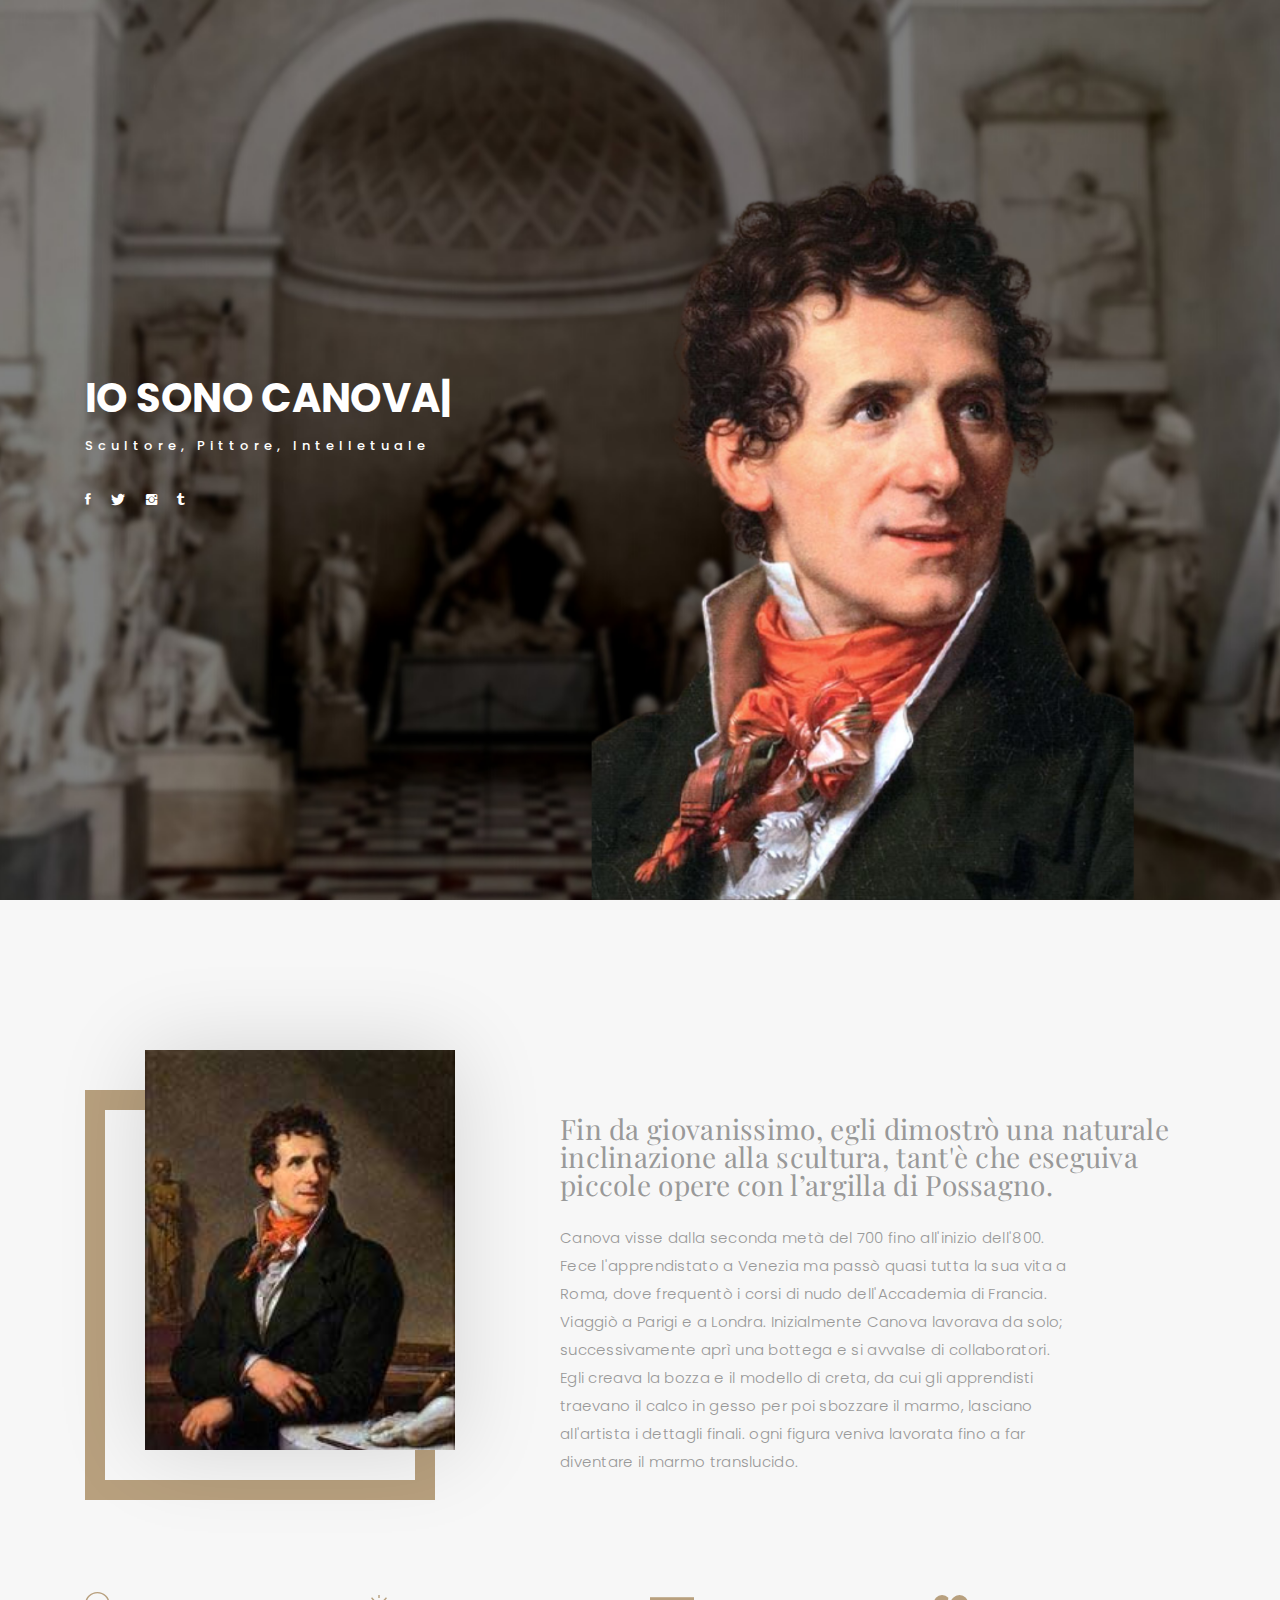
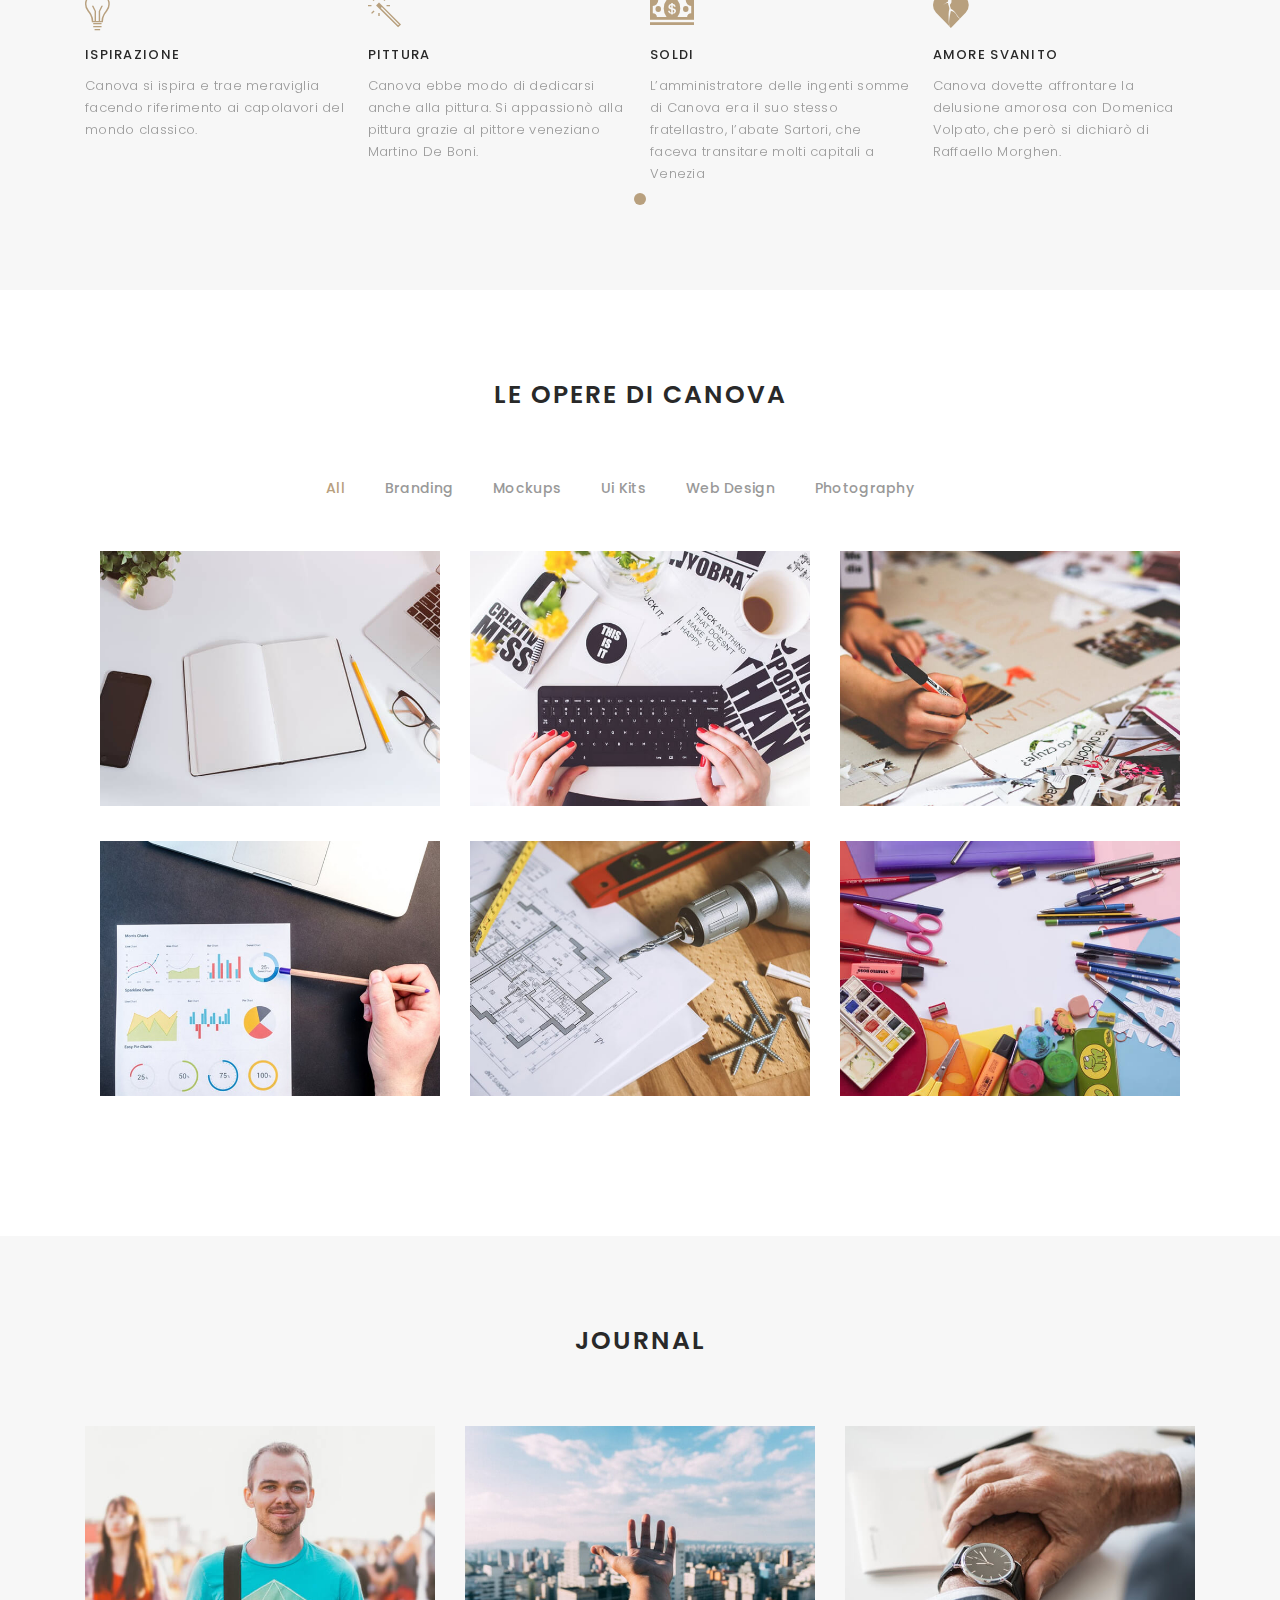
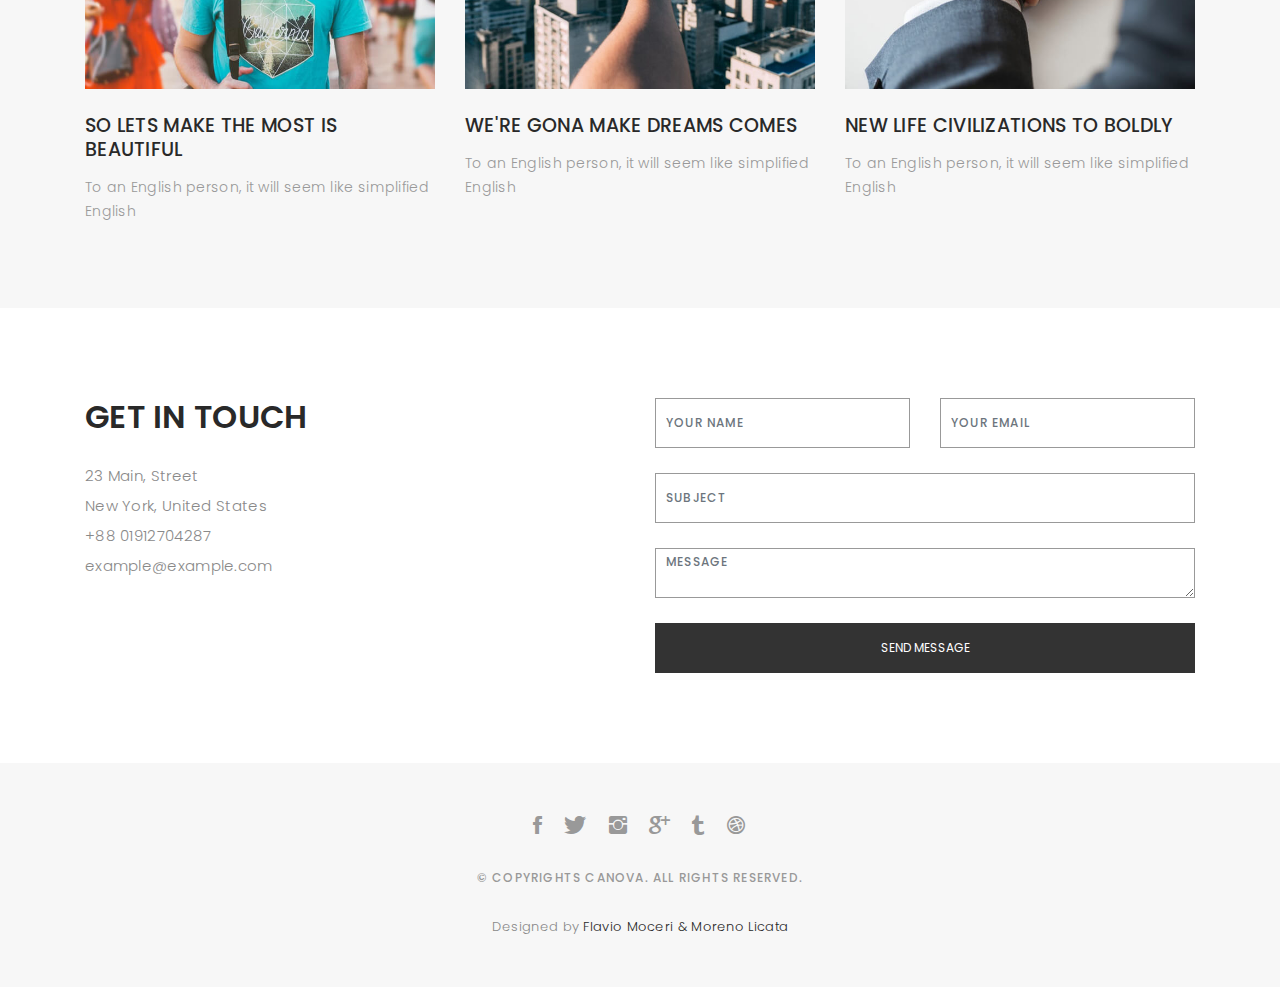
==== index.html @ 3c33595e "Prime modifiche al sito" ====
<!DOCTYPE html>
<html lang="en">

<head>
  <!-- meta -->
  <meta charset="utf-8">
  <meta content="width=device-width, initial-scale=1.0" name="viewport">

  <title>Canova - L'ARTE DI OSARE</title>
  <meta content="" name="keywords">
  <meta content="" name="description">

  <!-- Google Fonts -->
  <link href="https://fonts.googleapis.com/css?family=Poppins:300,300i,400,400i,500,500i,600,600i,700,700i|Playfair+Display:400,400i,700,700i,900,900i" rel="stylesheet">

  <!-- Bootstrap CSS File -->
  <link href="lib/bootstrap/css/bootstrap.min.css" rel="stylesheet">

  <!-- Libraries CSS Files -->
  <link href="lib/ionicons/css/ionicons.min.css" rel="stylesheet">
  <link href="lib/owlcarousel/assets/owl.carousel.min.css" rel="stylesheet">
  <link href="lib/magnific-popup/magnific-popup.css" rel="stylesheet">
  <link href="lib/hover/hover.min.css" rel="stylesheet">

  <!-- Main Stylesheet File -->
  <link href="css/style.css" rel="stylesheet">

  <!-- Responsive css -->
  <link href="css/responsive.css" rel="stylesheet">

  <!-- Favicon -->
  <link rel="shortcut icon" href="images/favicon.png">

  <!-- =======================================================
    Theme Name: Folio
    Theme URL: https://bootstrapmade.com/folio-bootstrap-portfolio-template/
    Author: BootstrapMade.com
    Author URL: https://bootstrapmade.com
  ======================================================= -->
</head>

<body>

  <!-- start section navbar -->
  <nav id="main-nav">
    <div class="row">
      <div class="container">

        <div class="logo">
          <a href="index.html"><img src="images/logo.png" alt="logo"></a>
        </div>

        <div class="responsive"><i data-icon="m" class="ion-navicon-round"></i></div>

        <ul class="nav-menu list-unstyled">
          <li><a href="#header" class="smoothScroll">Home</a></li>
          <li><a href="#about" class="smoothScroll">About</a></li>
          <li><a href="#portfolio" class="smoothScroll">Portfolio</a></li>
          <li><a href="#journal" class="smoothScroll">Blog</a></li>
          <li><a href="#contact" class="smoothScroll">Contact</a></li>
        </ul>

      </div>
    </div>
  </nav>
  <!-- End section navbar -->


  <!-- start section header -->
  <div id="header" class="home">

    <div class="container">
      <div class="header-content">
        <h1>Io sono <span class="typed"></span></h1>
        <p>scultore, pittore, intelletuale</p>

        <ul class="list-unstyled list-social">
          <li><a target="_blank" href="https://it-it.facebook.com/antonio.canova.10297"><i class="ion-social-facebook"></i></a></li>
          <li><a target="_blank" href="https://twitter.com/MuseoCanova?ref_src=twsrc%5Egoogle%7Ctwcamp%5Eserp%7Ctwgr%5Eauthor"><i class="ion-social-twitter"></i></a></li>
          <li><a target="_blank" href="https://www.instagram.com/antoniocanovaofficial/?hl=it"><i class="ion-social-instagram"></i></a></li>
          <li><a target="_blank" href="https://www.tumblr.com/tagged/antonio%20canova"><i class="ion-social-tumblr"></i></a></li>
        </ul>
      </div>
    </div>
  </div>
  <!-- End section header -->


  <!-- start section about us -->
  <div id="about" class="paddsection">
    <div class="container">
      <div class="row justify-content-between">

        <div class="col-lg-4 ">
          <div class="div-img-bg">
            <div class="about-img">
              <img src="images/me.jpg" class="img-responsive" alt="me">
            </div>
          </div>
        </div>

        <div class="col-lg-7">
          <div class="about-descr">

            <p class="p-heading">Fin da giovanissimo, egli dimostrò una naturale inclinazione alla scultura, tant'è che eseguiva piccole opere con l’argilla di Possagno.</p>
            <p class="separator">Canova visse dalla seconda metà del 700 fino all'inizio dell'800.
              Fece l'apprendistato a Venezia ma passò quasi tutta la sua vita a Roma, dove frequentò i corsi di nudo dell'Accademia di Francia.
              Viaggiò a Parigi e a Londra. Inizialmente Canova lavorava da solo; successivamente aprì una bottega e si avvalse di collaboratori.

              Egli creava la bozza e il modello di creta, da cui gli apprendisti traevano il calco in gesso per poi sbozzare il marmo, lasciano all'artista i dettagli finali. ogni figura veniva lavorata fino a far diventare il marmo translucido.</p>

          </div>

        </div>
      </div>
    </div>
  </div>
  <!-- end section about us -->


  <!-- start section services -->
  <div id="services">
    <div class="container">

        <div class="services-carousel owl-theme">

          <div class="services-block">

            <i  class="ion-ios-lightbulb-outline"></i>
            <span>ISPIRAZIONE</span>
            <p class="separator"> Canova si ispira e trae meraviglia facendo riferimento ai capolavori del mondo classico.</p>

          </div>

          <div class="services-block">

            <i class="ion-ios-color-wand-outline"></i>
            <span>PITTURA</span>
            <p class="separator">Canova ebbe modo di dedicarsi anche alla pittura. Si appassionò alla pittura grazie al pittore veneziano Martino De Boni.  </p>

          </div>

          <div class="services-block">

            <i  class="ion-cash"></i>
            <span>SOLDI</span>
            <p class="separator">L’amministratore delle ingenti somme di Canova era il suo stesso fratellastro, l’abate Sartori, che  faceva transitare molti  capitali a Venezia</p>

          </div>

          <div class="services-block">

            <i class="ion-heart-broken"></i>
            <span>AMORE SVANITO</span>
            <p class="separator">Canova dovette affrontare la delusione amorosa con Domenica Volpato, che però si dichiarò di Raffaello Morghen.</p>

          </div>

          

        </div>

    </div>

  </div>
  <!-- end section services -->


  <!-- start section portfolio -->
  <div id="portfolio" class="text-center paddsection">

    <div class="container">
      <div class="section-title text-center">
        <h2>LE OPERE DI CANOVA</h2>
      </div>
    </div>

    <div class="container">
      <div class="row">
        <div class="col-md-12">

          <div class="portfolio-list">

            <ul class="nav list-unstyled" id="portfolio-flters">
              <li class="filter filter-active" data-filter=".all">all</li>
              <li class="filter" data-filter=".branding">branding</li>
              <li class="filter" data-filter=".mockups">mockups</li>
              <li class="filter" data-filter=".uikits">ui kits</li>
              <li class="filter" data-filter=".webdesign">web design</li>
              <li class="filter" data-filter=".photography">photography</li>
            </ul>

          </div>

          <div class="portfolio-container">

            <div class="col-lg-4 col-md-6 portfolio-thumbnail all branding uikits webdesign">
              <a class="popup-img" href="images/portfolio/1.jpg">
                <img src="images/portfolio/1.jpg" alt="img">
              </a>
            </div>

            <div class="col-lg-4 col-md-6 portfolio-thumbnail all mockups uikits photography">
              <a class="popup-img" href="images/portfolio/2.jpg">
                <img src="images/portfolio/2.jpg"  alt="img">
              </a>
            </div>

            <div class="col-lg-4 col-md-6 portfolio-thumbnail all branding webdesig photographyn">
              <a class="popup-img" href="images/portfolio/3.jpg">
                <img src="images/portfolio/3.jpg" alt="img">
              </a>
            </div>

            <div class="col-lg-4 col-md-6 portfolio-thumbnail all mockups webdesign photography">
              <a class="popup-img" href="images/portfolio/4.jpg">
                <img src="images/portfolio/4.jpg" alt="img">
              </a>
            </div>

            <div class="col-lg-4 col-md-6 portfolio-thumbnail all branding uikits photography">
              <a class="popup-img" href="images/portfolio/5.jpg">
                <img src="images/portfolio/5.jpg" alt="img">
              </a>
            </div>

            <div class="col-lg-4 col-md-6 portfolio-thumbnail all mockups uikits webdesign">
              <a class="popup-img" href="images/portfolio/6.jpg">
                <img src="images/portfolio/6.jpg" alt="img">
              </a>
            </div>

          </div>
        </div>
      </div>
    </div>

  </div>
  <!-- End section portfolio -->


  <!-- start section journal -->
  <div id="journal" class="text-left paddsection">

    <div class="container">
      <div class="section-title text-center">
        <h2>journal</h2>
      </div>
    </div>

    <div class="container">
      <div class="journal-block">
        <div class="row">

          <div class="col-lg-4 col-md-6">
            <div class="journal-info">

              <a href="blog-single.html"><img src="images/blog-post-1.jpg" class="img-responsive" alt="img"></a>

              <div class="journal-txt">

                <h4><a href="blog-single.html">SO LETS MAKE THE MOST IS BEAUTIFUL</a></h4>
                <p class="separator">To an English person, it will seem like simplified English
                </p>

              </div>

            </div>
          </div>

          <div class="col-lg-4 col-md-6">
            <div class="journal-info">

              <a href="blog-single.html"><img src="images/blog-post-2.jpg" class="img-responsive" alt="img"></a>

              <div class="journal-txt">

                <h4><a href="#blog-single.html">WE'RE GONA MAKE DREAMS COMES</a></h4>
                <p class="separator">To an English person, it will seem like simplified English
                </p>

              </div>

            </div>
          </div>

          <div class="col-lg-4 col-md-6">
            <div class="journal-info">

              <a href="blog-single.html"><img src="images/blog-post-3.jpg" class="img-responsive" alt="img"></a>

              <div class="journal-txt">

                <h4><a href="blog-single.html">NEW LIFE CIVILIZATIONS TO BOLDLY</a></h4>
                <p class="separator">To an English person, it will seem like simplified English
                </p>

              </div>

            </div>
          </div>

        </div>
      </div>
    </div>

  </div>
  <!-- End section journal -->


  <!-- start sectoion contact -->
  <div id="contact" class="paddsection">
    <div class="container">
      <div class="contact-block1">
        <div class="row">

          <div class="col-lg-6">
            <div class="contact-contact">

              <h2 class="mb-30">GET IN TOUCH</h2>

              <ul class="contact-details">
                <li><span>23 Main, Street</span></li>
                <li><span>New York, United States</span></li>
                <li><span>+88 01912704287</span></li>
                <li><span>example@example.com</span></li>
              </ul>

            </div>
          </div>

          <div class="col-lg-6">
            <form action="" method="post" role="form" class="contactForm">
              <div class="row">

                <div id="sendmessage">Your message has been sent. Thank you!</div>
                <div id="errormessage"></div>

                <div class="col-lg-6">
                  <div class="form-group contact-block1">
                    <input type="text" name="name" class="form-control" id="name" placeholder="Your Name" data-rule="minlen:4" data-msg="Please enter at least 4 chars" />
                    <div class="validation"></div>
                  </div>
                </div>

                <div class="col-lg-6">
                  <div class="form-group">
                    <input type="email" class="form-control" name="email" id="email" placeholder="Your Email" data-rule="email" data-msg="Please enter a valid email" />
                    <div class="validation"></div>
                  </div>
                </div>

                <div class="col-lg-12">
                  <div class="form-group">
                    <input type="text" class="form-control" name="subject" id="subject" placeholder="Subject" data-rule="minlen:4" data-msg="Please enter at least 8 chars of subject" />
                    <div class="validation"></div>
                  </div>
                </div>

                <div class="col-lg-12">
                  <div class="form-group">
                    <textarea class="form-control" name="message" rows="12" data-rule="required" data-msg="Please write something for us" placeholder="Message"></textarea>
                    <div class="validation"></div>
                  </div>
                </div>

                <div class="col-lg-12">
                  <input type="submit" class="btn btn-defeault btn-send" value="Send message">
                </div>

              </div>
            </form>
          </div>
        </div>
      </div>
    </div>
  </div>
  <!-- start sectoion contact -->


  <!-- start section footer -->
  <div id="footer" class="text-center">
    <div class="container">
      <div class="socials-media text-center">

        <ul class="list-unstyled">
          <li><a href="#"><i class="ion-social-facebook"></i></a></li>
          <li><a href="#"><i class="ion-social-twitter"></i></a></li>
          <li><a href="#"><i class="ion-social-instagram"></i></a></li>
          <li><a href="#"><i class="ion-social-googleplus"></i></a></li>
          <li><a href="#"><i class="ion-social-tumblr"></i></a></li>
          <li><a href="#"><i class="ion-social-dribbble"></i></a></li>
        </ul>

      </div>

      <p>&copy; Copyrights Canova. All rights reserved.</p>

      <div class="credits">
        <!--
          All the links in the footer should remain intact.
          You can delete the links only if you purchased the pro version.
          Licensing information: https://bootstrapmade.com/license/
          Purchase the pro version with working PHP/AJAX contact form: https://bootstrapmade.com/buy/?theme=Folio
        -->
        Designed by <a href="https://bootstrapmade.com/">Flavio Moceri & Moreno Licata</a>
      </div>

    </div>
  </div>
  <!-- End section footer -->

  <!-- JavaScript Libraries -->
  <script src="lib/jquery/jquery.min.js"></script>
  <script src="lib/jquery/jquery-migrate.min.js"></script>
  <script src="lib/bootstrap/js/bootstrap.bundle.min.js"></script>
  <script src="lib/typed/typed.js"></script>
  <script src="lib/owlcarousel/owl.carousel.min.js"></script>
  <script src="lib/magnific-popup/magnific-popup.min.js"></script>
  <script src="lib/isotope/isotope.pkgd.min.js"></script>

  <!-- Contact Form JavaScript File -->
  <script src="contactform/contactform.js"></script>

  <!-- Template Main Javascript File -->
  <script src="js/main.js"></script>

</body>

</html>
---- css/style.css ----
/*
  Theme Name: Folio
  Theme URL: https://bootstrapmade.com/folio-bootstrap-portfolio-template/
  Author: BootstrapMade.com
  Author URL: https://bootstrapmade.com
*/

/*  General Styling
/*-----------------------------------------------------------------------------------*/

body {
  background: #ffffff;
  color: #898989;
  font-family: 'Poppins', helvetica;
  font-size: 15px;
  font-weight: 300;
  line-height: 20px;
  letter-spacing: 0.02em;
  overflow-x: hidden;
  margin: 0 auto;
  padding: 0;
  -moz-box-sizing: border-box;
  -ms-box-sizing: border-box;
  -o-box-sizing: border-box;
  -webkit-box-sizing: border-box;
  box-sizing: border-box;
}

h1, h2, h3, h4, h5, h6 {
  margin: 0;
}

h2 {
  color: #292929;
  font-weight: 600;
}

h4 {
  color: #292929;
  font-size: 14px;
  font-weight: 600;
}

a {
  color: #292929;
  text-decoration: none !important;
  -moz-transition: all 0.5s ease-in-out 0s;
  -ms-transition: all 0.5s ease-in-out 0s;
  -o-transition: all 0.5s ease-in-out 0s;
  -webkit-transition: all 0.5s ease-in-out 0s;
  transition: all 0.5s ease-in-out 0s;
}

a:hover {
  -moz-transition: all 0.5s ease-in-out 0s;
  -ms-transition: all 0.5s ease-in-out 0s;
  -o-transition: all 0.5s ease-in-out 0s;
  -webkit-transition: all 0.5s ease-in-out 0s;
  transition: all 0.5s ease-in-out 0s;
}

a:hover, a:focus {
  color: #b8a07e;
  text-decoration: underline;
}

nav ul li a {
  padding: 2px 0 0 0;
  position: relative;
  display: block;
  font-size: 12px;
  color: #999999;
  letter-spacing: 0.1em;
  font-weight: 500;
  line-height: 14px;
  text-transform: uppercase;
  -moz-transition: all 0.5s ease-in-out 0s;
  -ms-transition: all 0.5s ease-in-out 0s;
  -o-transition: all 0.5s ease-in-out 0s;
  -webkit-transition: all 0.5s ease-in-out 0s;
  transition: all 0.5s ease-in-out 0s;
}

p {
  margin: 25px 0;
  padding: 0;
  font-size: 15px;
  color: #999999;
  line-height: 28px;
}

::-moz-selection {
  background: #b8a07e;
  color: #fff;
}

::selection {
  background: #b8a07e;
  color: #fff;
}

.btn {
  background: #333;
  border: medium none;
  border-radius: 0;
  color: #fff;
  font-size: 12px;
  height: 50px;
  line-height: 50px;
  padding: 0 30px;
  text-transform: uppercase;
}

.btn:hover, .btn:focus {
  color: #fff;
}

.padDiv {
  padding: 30px 20px;
}

.section-title {
  margin-bottom: 70px;
}

.section-title h2 {
  font-size: 25px;
  letter-spacing: 2px;
  text-transform: uppercase;
}

.form-control {
  background-color: transparent;
  border: 1px solid #999;
  border-radius: 0;
  color: #999999;
  font-size: 12px;
  font-weight: 500;
  height: 50px;
  letter-spacing: 0.1em;
  padding-left: 10px;
  margin: 0 0 25px 0;
  line-height: 14px;
  text-transform: uppercase;
}

.form-control:focus {
  box-shadow: none;
  outline: 0 none;
}

.paddsection {
  padding-top: 90px;
  padding-bottom: 90px;
}

.paddsections {
  padding-top: 90px;
  padding-bottom: 90px !important;
}

.hvr-shutter-in-horizontal::before {
  background: #333;
}

.hvr-shutter-in-horizontal:hover {
  background: #b8a07e;
}

.mb-30 {
  margin-bottom: 30px;
}

/*-----------------------------------------------------------------------------------*/
/*  Navbar Top
/*-----------------------------------------------------------------------------------*/

nav {
  position: fixed;
  background: #fff;
  z-index: 1000;
  width: 100%;
  padding: 20px;
  display: none;
  -webkit-box-shadow: 0px 2px 92px 0px rgba(0, 0, 0, 0.18);
  -moz-box-shadow: 0px 2px 92px 0px rgba(0, 0, 0, 0.18);
  box-shadow: 0px 2px 92px 0px rgba(0, 0, 0, 0.18);
}

.nav-menu {
  float: right;
  line-height: 32px;
  margin-bottom: 0;
  padding-top: 16px;
}

nav ul li {
  float: left;
  margin-right: 15px;
  font-family: 'Poppins', sans-serif;
  font-size: 14px;
  margin-left: 40px;
}

nav ul li a {
  padding: 2px 0 0 0;
  position: relative;
  display: block;
  font-size: 14px;
  color: #999999;
  font-family: 'Poppins', helvetica;
  font-weight: 500;
  line-height: 16px;
  text-transform: uppercase;
  letter-spacing: 0.02em;
  text-transform: capitalize;
}

.logo {
  float: left;
}

.logo img {
  width: 100px;
  height: 50px;
}

.responsive {
  display: none;
  font-size: 23px;
}

.active {
  color: #afafaf;
}

/*----------------------------------------------------------------------------------*/
/*  Header
/*-----------------------------------------------------------------------------------*/

#header {
  background: url("../images/home-bg.png") repeat scroll center center / cover;
  height: 100vh;
  width: 100%;
}


#header .header-content {
  height: 100vh;
  text-align: left;
  width: 100%;
  display: flex;
  justify-content: center;
  flex-direction: column;
}

.header-content h1 {
  font-size: 40px;
  font-weight: 700;
  margin-bottom: 10px;
  text-transform: uppercase;
  color: #fff;
}

.header-content p {
  font-size: 13px;
  letter-spacing: 5px;
  margin-top: 0;
  margin-bottom: 30px;
  text-transform: capitalize;
  color: #fff;
  font-weight: 500;
}

.header-content .list-social li {
  float: left;
  margin-right: 20px;
}

.header-content .list-social li i {
  color: #fff;
  font-size: 15px;
}

/*-----------------------------------------------------------------------------------*/
/*  Aout-us
/*-----------------------------------------------------------------------------------*/

#about {
  width: 100%;
  height: auto;
  background: #f7f7f7;
  padding-top: 190px;
}

#about .div-img-bg {
  padding-bottom: 30px;
  border: 20px solid #b8a07e;
}

#about .div-img-bg .about-img img {
  width: 100%;
  box-shadow: 0px 0px 85px 0px rgba(0, 0, 0, 0.14);
  margin-top: -60px;
  margin-left: 40px;
  height: 400px;
  object-fit: cover;
}

#about .about-descr .p-heading {
  font-family: 'Playfair Display', serif;
  font-size: 28px;
  text-align: left;
}

#about .about-descr .separator {
  max-width: 80%;
  margin-bottom: 0;
  text-align: left;
}

/*-----------------------------------------------------------------------------------*/
/*   Services
/*-----------------------------------------------------------------------------------*/

#services {
  background: #f7f7f7;
  position: relative;
  padding-bottom: 80px;
}

.owl-item {
  float: left;
}
.services-block span {
  margin: 10px 0;
  position: relative;
  font-size: 13px;
  color: #292929;
  letter-spacing: 0.1em;
  font-weight: 500;
  text-transform: uppercase;
  display: block;
}

.services-block .separator {
  margin: 0;
  font-size: 13px;
  line-height: 22px;
}

.services-block i {
  font-size: 44px;
  color: #b8a07e;
  line-height: 44px;
}


.services-carousel  .owl-stage-outer {
  overflow: hidden;
}

.services-carousel .owl-dots {
  margin-top: 5px;
  text-align: center;
}

.services-carousel .owl-dot {
  display: inline-block;
  margin: 0 5px;
  width: 12px !important;
  height: 12px !important;
  border-radius: 50%;
  border: 0;
  padding: 0 !important;
  background-color: #ddd;
  cursor: pointer;
}

.services-carousel .owl-dot.active {
  background-color: #b8a07e;
}

.owl-nav {
  display: none;
}


/*-----------------------------------------------------------------------------------*/
/*  Portfolio
/*-----------------------------------------------------------------------------------*/

#portfolio {
  position: relative;
  padding-bottom: 50px;
}

#portfolio .portfolio-list {
  margin-bottom: 50px;
}

#portfolio .portfolio-list .nav {
  display: inline-block;
  margin: 0;
}

#portfolio .portfolio-list .nav li {
  margin: 0 40px 0 0;
  float: left;
  font-size: 14px;
  color: #999999;
  line-height: 16px;
  cursor: pointer;
  font-family: 'Poppins', helvetica;
  font-weight: 500;
  letter-spacing: 0.02em;
  text-transform: capitalize;
  -moz-transition: all 0.5s ease-in-out 0s;
  -ms-transition: all 0.5s ease-in-out 0s;
  -o-transition: all 0.5s ease-in-out 0s;
  -webkit-transition: all 0.5s ease-in-out 0s;
  transition: all 0.5s ease-in-out 0s;
}

#portfolio .portfolio-list .nav li:hover, #portfolio .portfolio-list .nav li.filter-active  {
  color: #b8a07e;
  -moz-transition: all 0.5s ease-in-out 0s;
  -ms-transition: all 0.5s ease-in-out 0s;
  -o-transition: all 0.5s ease-in-out 0s;
  -webkit-transition: all 0.5s ease-in-out 0s;
  transition: all 0.5s ease-in-out 0s;
}

#portfolio .portfolio-container {
  display: inline-block;
  margin-bottom: 50px;
  width: 100%;
}

.portfolio-thumbnail {
  margin-bottom: 30px;
  overflow: hidden;
  min-height: 260px;
}

.portfolio-thumbnail img {
  max-width: 100%;
}

/*-----------------------------------------------------------------------------------*/
/*  Journal
/*-----------------------------------------------------------------------------------*/

#journal,  #journal-blog {
  height: auto;
  width: 100%;
  background: #f7f7f7;
  padding-bottom: 60px;
  position: relative;
}

#journal-blog {
  background: #fff;
  padding-bottom: 30px;
}

#journal .journal-block {
  display: inline-block;
  height: auto;
  width: 100%;
}

#journal .journal-block .journal-info {
  position: relative;
}

.journal-block .journal-info img {
  max-width: 100%;
}

.journal-block .journal-info .journal-txt {
  padding: 25px 0px;
  position: relative;
}

.journal-block .journal-info .journal-txt h4 a {
  display: block;
  font-size: 19px;
  line-height: 24px;
  margin: 0 0 13px 0;
  font-weight: 500;
  color: #292929;
  -moz-transition: all 0.5s ease-in-out 0s;
  -ms-transition: all 0.5s ease-in-out 0s;
  -o-transition: all 0.5s ease-in-out 0s;
  -webkit-transition: all 0.5s ease-in-out 0s;
  transition: all 0.5s ease-in-out 0s;
}

.journal-block .journal-info .journal-txt h4 a:hover {
  color: #b8a07e;
  -moz-transition: all 0.5s ease-in-out 0s;
  -ms-transition: all 0.5s ease-in-out 0s;
  -o-transition: all 0.5s ease-in-out 0s;
  -webkit-transition: all 0.5s ease-in-out 0s;
  transition: all 0.5s ease-in-out 0s;
}

.journal-block .journal-info .journal-txt p {
  margin: 0;
  font-size: 14px;
  line-height: 24px;
}

/*-----------------------------------------------------------------------------------*/
/*  Contact
/*-----------------------------------------------------------------------------------*/

#contact {
  height: auto;
  width: 100%;
}

.contact-details {
  list-style: none;
  margin: 0;
  padding: 0;
}

.contact-details li {
  padding-bottom: 10px;
}

#contact input, #contact textarea {
  width: 100%;
}


#contact  #sendmessage {
  color: #18d26e;
  border: 1px solid #18d26e;
  display: none;
  text-align: center;
  padding: 15px;
  font-weight: 600;
  margin: 15px;
}

#contact  #errormessage {
  color: red;
  display: none;
  border: 1px solid red;
  text-align: center;
  padding: 15px;
  font-weight: 600;
  margin: 15px;
}

#contact #sendmessage.show, #contact #errormessage.show, #contact .show {
  display: block;
}

#contact .validation {
  color: red;
  display: none;
  margin: 0 0 20px;
  font-weight: 400;
  font-size: 13px;
}

/*-----------------------------------------------------------------------------------*/
/*  Footer
/*-----------------------------------------------------------------------------------*/

#footer {
  background: #f7f7f7;
  padding-top: 50px;
  padding-bottom: 50px;
}

#footer .socials-media {
  width: 100%;
}

#footer .socials-media ul {
  display: inline-block;
  float: none;
  margin: 0 0 20px 0;
}

#footer .socials-media ul li {
  float: left;
  margin-left: 10px;
  margin-right: 10px;
}

#footer .socials-media ul li a {
  font-size: 24px;
  color: #999;
  letter-spacing: 0.1em;
  font-weight: 500;
  background: transparent;
  text-transform: uppercase;
  -moz-transition: all 0.5s ease-in-out 0s;
  -ms-transition: all 0.5s ease-in-out 0s;
  -o-transition: all 0.5s ease-in-out 0s;
  -webkit-transition: all 0.5s ease-in-out 0s;
  transition: all 0.5s ease-in-out 0s;
}

#footer .socials-media ul li a:hover {
  color: #b8a07e;
  -moz-transition: all 0.5s ease-in-out 0s;
  -ms-transition: all 0.5s ease-in-out 0s;
  -o-transition: all 0.5s ease-in-out 0s;
  -webkit-transition: all 0.5s ease-in-out 0s;
  transition: all 0.5s ease-in-out 0s;
}

#footer p {
  font-size: 12px;
  letter-spacing: 0.1em;
  font-weight: 500;
  margin-top: 0;
  text-transform: uppercase;
}

.credits {
  font-size: 13px;
}
---- css/responsive.css ----
/** Width between 1200x to 0
 *  ~~~~~~~~~~~~~~~~~~~~~~~~~~~~~~~~~~~~
 */

@media (min-width: 1200px) {

}

/** Width between 992px to 1199px
 *  ~~~~~~~~~~~~~~~~~~~~~~~~~~~~~~~~~~~~
 */

@media (min-width: 992px) and (max-width: 1199px) {
  
}

/** Width between 768px to 991px
 *  ~~~~~~~~~~~~~~~~~~~~~~~~~~~~~~~~~~~~
 */

@media (min-width: 768px) and (max-width: 991px) {
  /* Navbar */
  nav {
    padding: 10px 15px;
  }
  .nav-menu {
    margin-top: 40px;
    display: none;
    float: none;
    width: 100%;
  }
  .nav-menu li {
    float: none;
    width: 100%;
    text-align: center;
    border-top: 1px solid #f7f7f7;
    line-height: 45px;
    margin-left: 0;
    padding-top: 10px;
    padding-bottom: 10px;
  }
  .responsive {
    float: right;
    padding-top: 15px;
    display: block;
  }
  /* About */
  .head-info .header-content .cmaster h1 {
    font-size: 32px;
  }
  #about .div-img-bg {
    padding: 0;
  }
  #about .div-img-bg .about-img img {
    margin-top: 0%;
    margin-left: calc(0% - 0px);
  }
  #about .about-descr .p-heading {
    font-size: 20px;
  }
  #about .about-descr .separator {
    max-width: 100%;
    margin-bottom: 0;
  }
  /* portfolio */
  #portfolio .portfolio-list .nav li {
    float: none;
    margin: 20px;
    display: inline-block;
  }
  /* journal */
  #journal .journal-block .journal-info {
    margin-bottom: 30px;
  }
  /* Contact */
  .contact-contact {
    margin-bottom: 30px;
  }
  /* Footer */
  #footer .socials-media ul li {
    margin-right: 0;
    margin-left: 0;
    float: none;
    display: inline-block;
  }
}

/** Width between 767px to 0
 *  ~~~~~~~~~~~~~~~~~~~~~~~~~~~~~~~~~~~~
 */

@media (max-width: 767px) {
  /* Navbar */
  nav {
    padding: 20px 15px;
  }
  .nav-menu {
    margin-top: 40px;
    display: none;
    float: none;
    width: 100%;
  }
  .nav-menu li {
    float: none;
    width: 100%;
    text-align: center;
    border-top: 1px solid #f7f7f7;
    line-height: 45px;
    margin-left: 0;
    padding-top: 10px;
    padding-bottom: 10px;
  }
  .responsive {
    float: right;
    padding-top: 15px;
    display: block;
  }
  /* About */
  .head-info .header-content h1 {
    font-size: 32px;
  }
  #about .div-img-bg {
    padding: 0;
  }
  #about .div-img-bg .about-img img {
    margin-top: 0%;
    margin-left: calc(0% - 0px);
  }
  #about .about-descr .p-heading {
    font-size: 20px;
  }
  #about .about-descr .separator {
    max-width: 100%;
    margin-bottom: 0;
  }
  /* portfolio */
  #portfolio .portfolio-list .nav li {
    float: none;
    margin: 20px;
    display: inline-block;
  }
  /* journal */
  #journal .journal-block .journal-info {
    margin-bottom: 30px;
  }
  /* Contact */
  .contact-contact {
    margin-bottom: 30px;
  }
  /* Footer */
  #footer .socials-media ul li {
    margin-right: 0;
    margin-left: 0;
    float: none;
    display: inline-block;
  }
}

/** Width between 600px to 0
 *  ~~~~~~~~~~~~~~~~~~~~~~~~~~~~~~~~~~~~
 */

@media (max-width: 600px) {
  /* Navbar */
  nav {
    padding: 20px 15px;
  }
  .nav-menu {
    margin-top: 40px;
    display: none;
    float: none;
    width: 100%;
  }
  .nav-menu li {
    float: none;
    width: 100%;
    text-align: center;
    border-top: 1px solid #f7f7f7;
    line-height: 45px;
    margin-left: 0;
    padding-top: 10px;
    padding-bottom: 10px;
  }
  .responsive {
    float: right;
    padding-top: 15px;
    display: block;
  }
  /* About */
  .head-info .header-content h1 {
    font-size: 32px;
  }
  #about .div-img-bg {
    padding: 0;
  }
  #about .div-img-bg .about-img img {
    margin-top: 0%;
    margin-left: calc(0% - 0px);
  }
  #about .about-descr .p-heading {
    font-size: 20px;
  }
  #about .about-descr .separator {
    max-width: 100%;
    margin-bottom: 0;
  }
  /* portfolio */
  #portfolio .portfolio-list .nav li {
    float: none;
    margin: 10px;
    display: inline-block;
  }
  /* journal */
  #journal .journal-block .journal-info {
    margin-bottom: 30px;
  }
  /* Contact */
  .contact-contact {
    margin-bottom: 30px;
  }
  /* Footer */
  #footer .socials-media ul li {
    margin-right: 0;
    margin-left: 0;
    float: none;
    display: inline-block;
  }
}

/** Width between 480px to 0
 *  ~~~~~~~~~~~~~~~~~~~~~~~~~~~~~~~~~~~~
 */

@media (max-width: 480px) {
  /* Navbar */
  nav {
    padding: 20px 15px;
  }
  .nav-menu {
    margin-top: 40px;
    display: none;
    float: none;
    width: 100%;
  }
  .nav-menu li {
    float: none;
    width: 100%;
    text-align: center;
    border-top: 1px solid #f7f7f7;
    line-height: 45px;
    margin-left: 0;
    padding-top: 10px;
    padding-bottom: 10px;
  }
  .responsive {
    float: right;
    padding-top: 15px;
    display: block;
  }
  /* About */
  .head-info .header-content h1 {
    font-size: 32px;
  }
  #about .div-img-bg {
    padding: 0;
  }
  #about .div-img-bg .about-img img {
    margin-top: 0%;
    margin-left: calc(0% - 0px);
  }
  #about .about-descr .p-heading {
    font-size: 20px;
  }
  #about .about-descr .separator {
    max-width: 100%;
    margin-bottom: 0;
  }
  /* portfolio */
  #portfolio .portfolio-list .nav li {
    float: none;
    margin: 20px;
  }
  /* journal */
  #journal .journal-block .journal-info {
    margin-bottom: 30px;
  }
  /* Contact */
  .contact-contact {
    margin-bottom: 30px;
  }
  /* Footer */
  #footer .socials-media ul li {
    margin-right: 0;
    margin-left: 0;
    float: none;
    display: inline-block;
  }
}

/** Width between 320px to 0
 *  ~~~~~~~~~~~~~~~~~~~~~~~~~~~~~~~~~~~~
 */

@media (max-width: 320px) {
  /* Navbar */
  nav {
    padding: 20px 15px;
  }
  .nav-menu {
    margin-top: 40px;
    display: none;
    float: none;
    width: 100%;
  }
  .nav-menu li {
    float: none;
    width: 100%;
    text-align: center;
    border-top: 1px solid #f7f7f7;
    line-height: 45px;
    margin-left: 0;
    padding-top: 10px;
    padding-bottom: 10px;
  }
  .responsive {
    float: right;
    padding-top: 15px;
    display: block;
  }
  /* About */
  .head-info .header-content h1 {
    font-size: 32px;
  }
  #about .div-img-bg {
    padding: 0;
  }
  #about .div-img-bg .about-img img {
    margin-top: 0%;
    margin-left: calc(0% - 0px);
  }
  #about .about-descr .p-heading {
    font-size: 20px;
  }
  #about .about-descr .separator {
    max-width: 100%;
    margin-bottom: 0;
  }
  /* portfolio */
  #portfolio .portfolio-list .nav li {
    float: none;
    margin: 20px;
  }
  /* journal */
  #journal .journal-block .journal-info {
    margin-bottom: 30px;
  }
  /* Contact */
  .contact-contact {
    margin-bottom: 30px;
  }
  /* Footer */
  #footer .socials-media ul li {
    margin-right: 0;
    margin-left: 0;
    float: none;
    display: inline-block;
  }
  /* Single page */
  .entry-comments-body span {
    display: inline-block;
    margin-right: 0;
  }
}
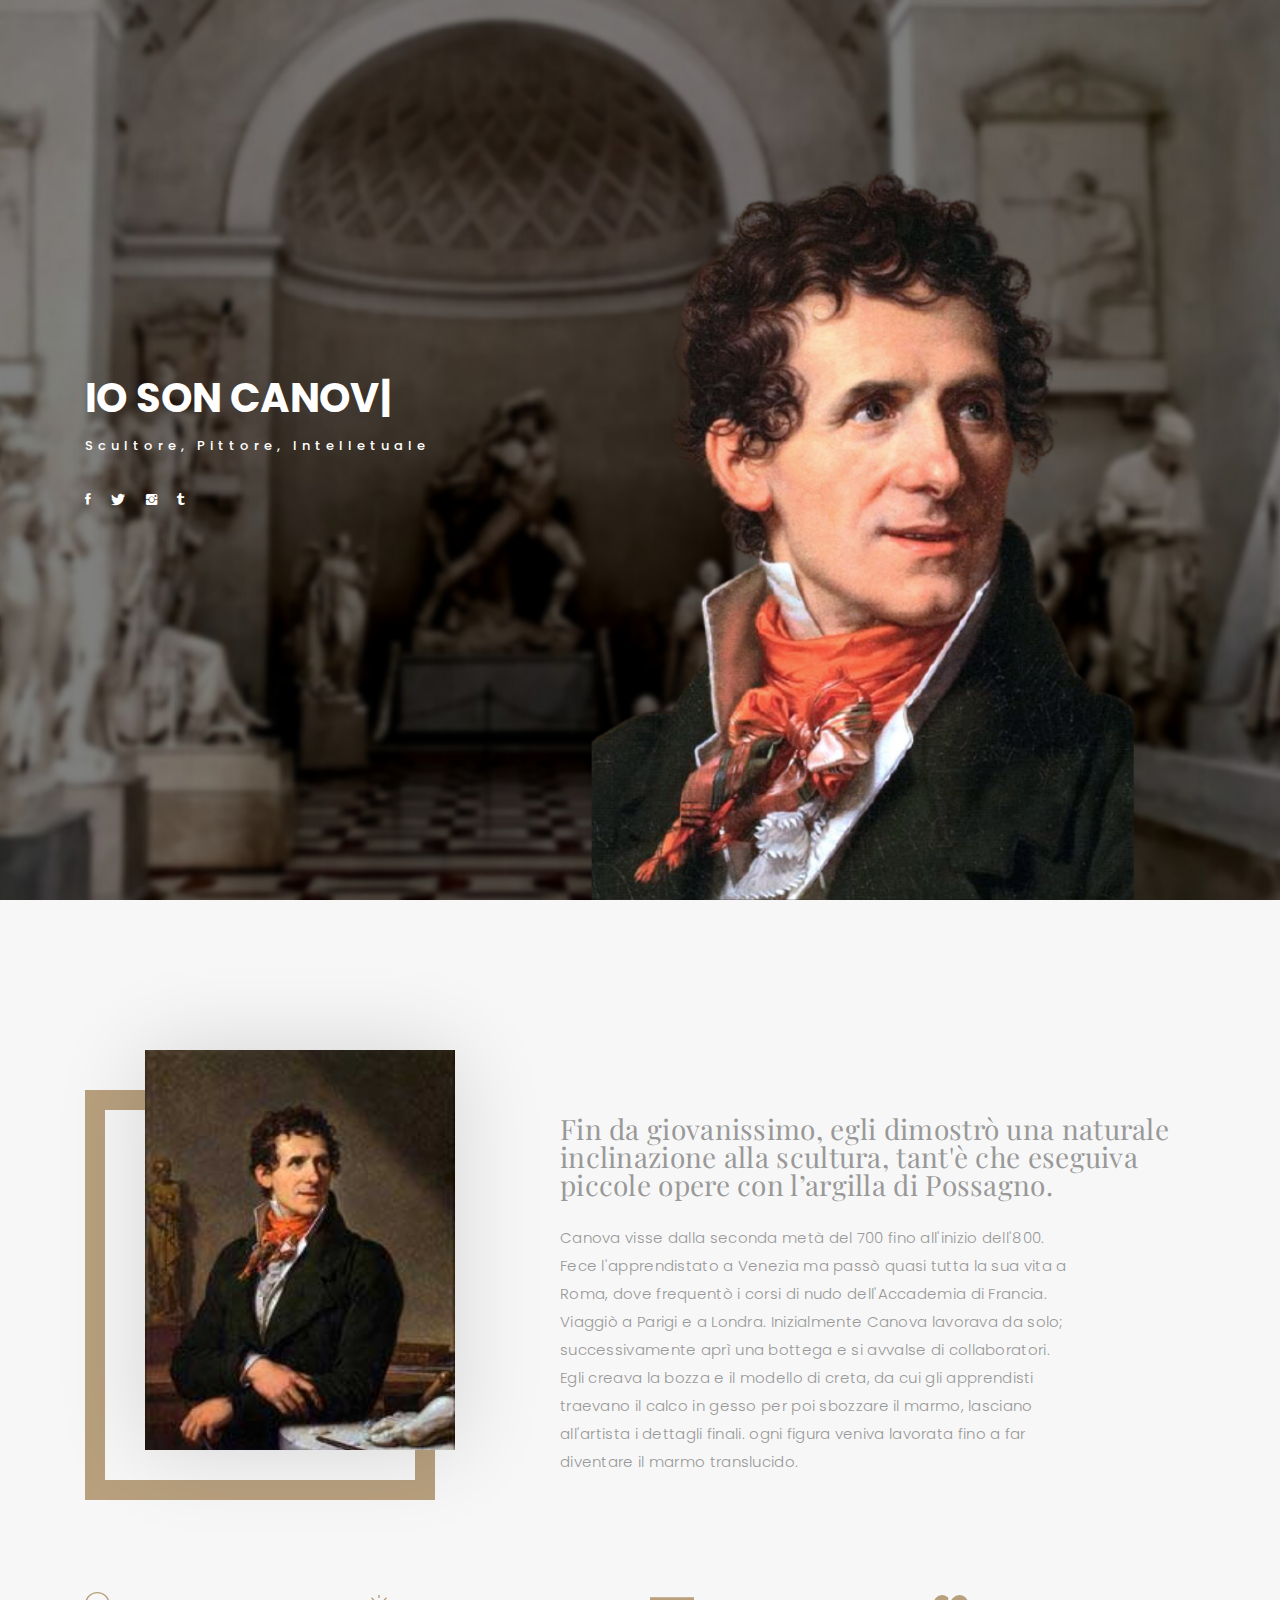
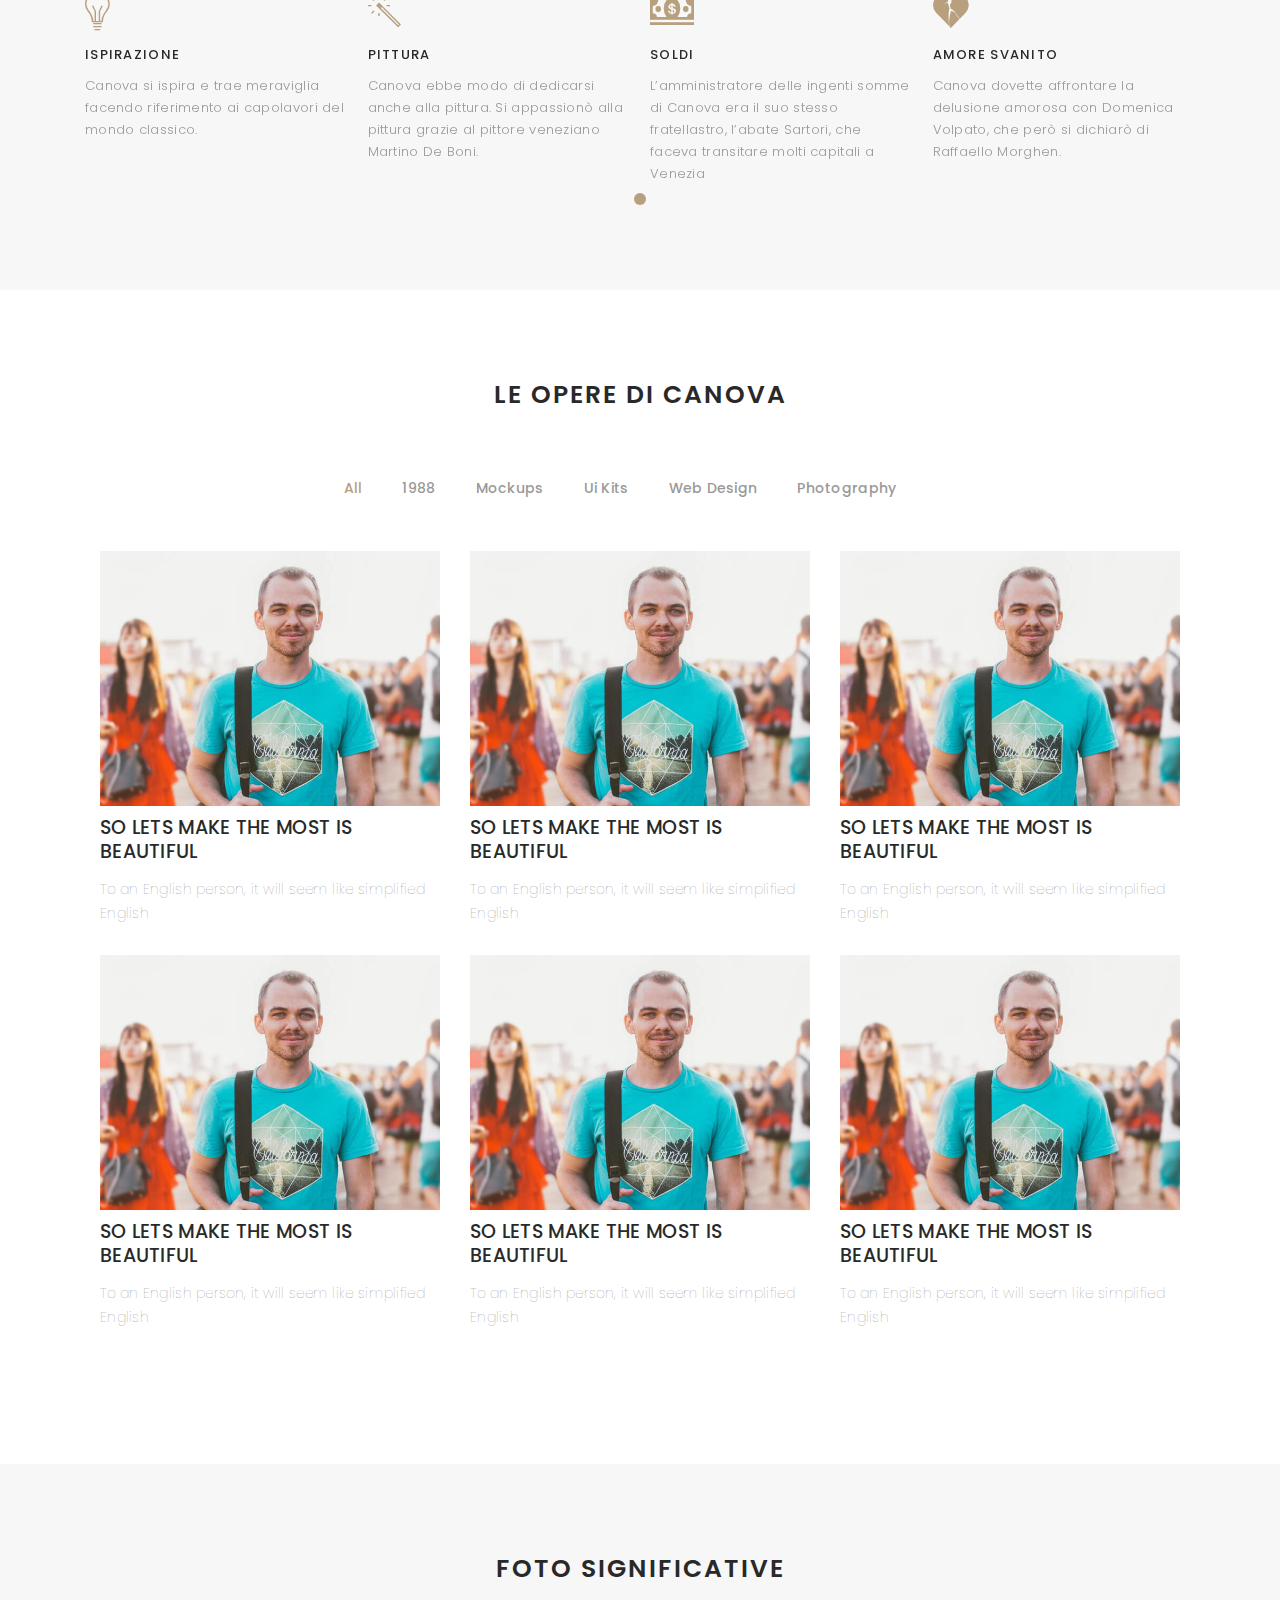
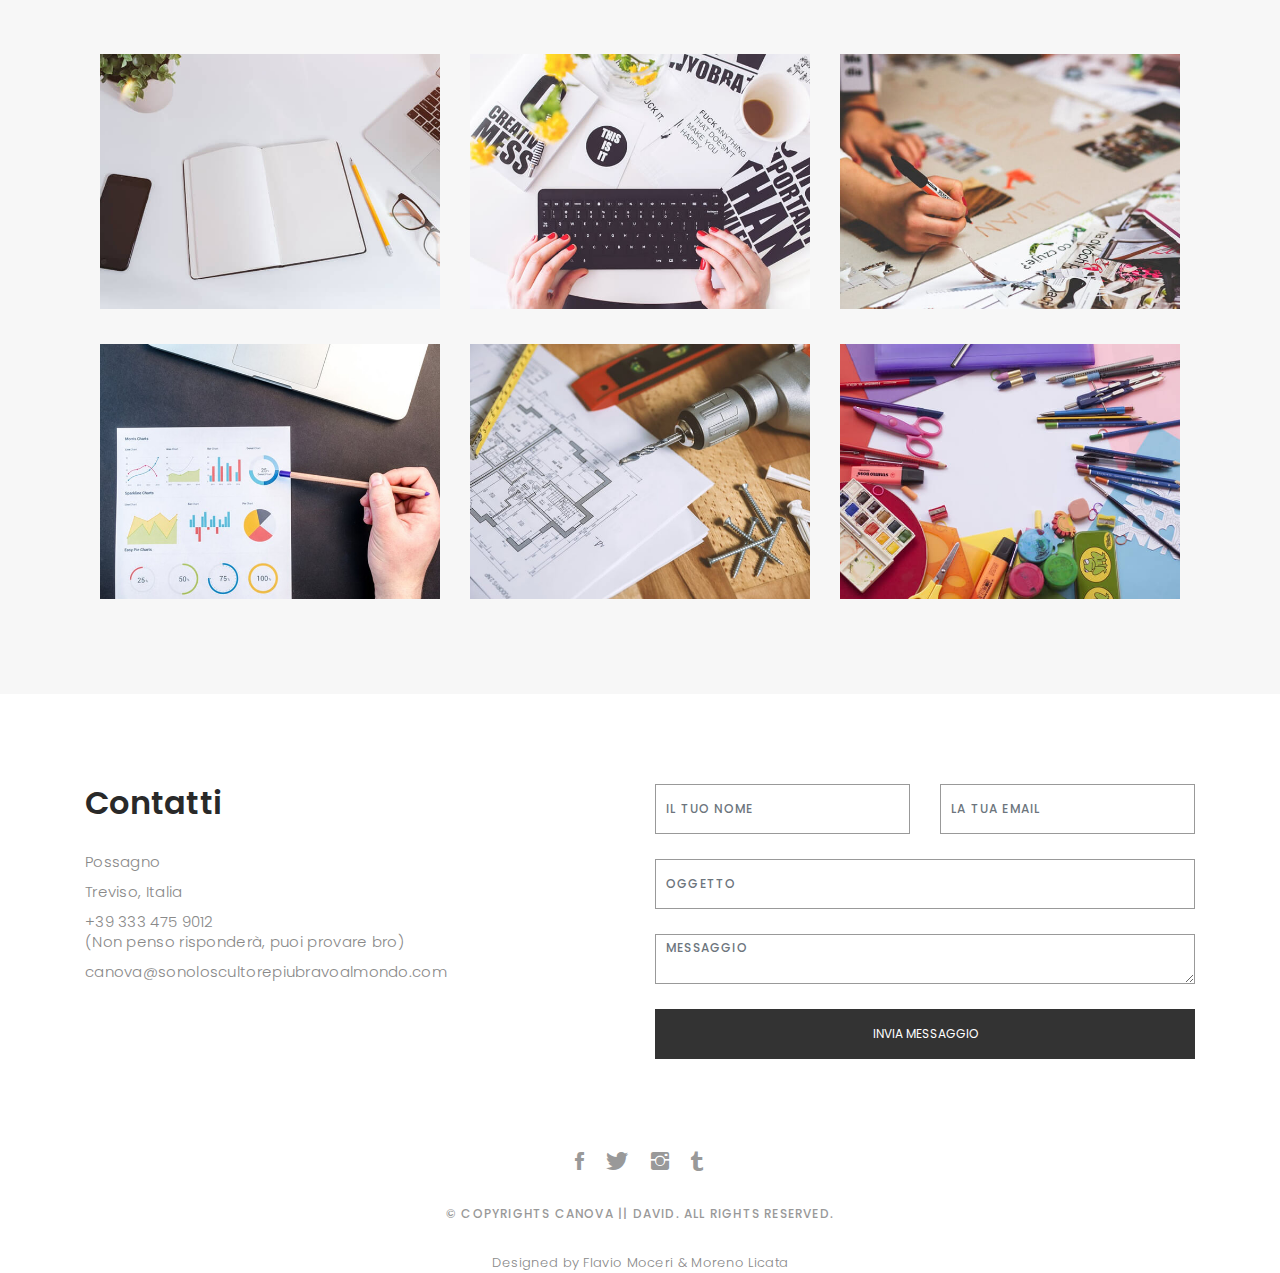
==== commit 08c19dac: "logica codice finita" ====
--- a/index.html
+++ b/index.html
@@ -29,7 +29,7 @@
   <link href="css/responsive.css" rel="stylesheet">
 
   <!-- Favicon -->
-  <link rel="shortcut icon" href="images/favicon.png">
+  <link rel="shortcut icon" href="images/favicon-canova.png">
 
   <!-- =======================================================
     Theme Name: Folio
@@ -47,17 +47,18 @@
       <div class="container">
 
         <div class="logo">
-          <a href="index.html"><img src="images/logo.png" alt="logo"></a>
+          <a href="index.html"><img src="images/logo-canova.png" alt="logo"></a>
         </div>
 
         <div class="responsive"><i data-icon="m" class="ion-navicon-round"></i></div>
 
         <ul class="nav-menu list-unstyled">
           <li><a href="#header" class="smoothScroll">Home</a></li>
-          <li><a href="#about" class="smoothScroll">About</a></li>
+          <li><a href="#about" class="smoothScroll">Chi sono</a></li>
           <li><a href="#portfolio" class="smoothScroll">Portfolio</a></li>
           <li><a href="#journal" class="smoothScroll">Blog</a></li>
           <li><a href="#contact" class="smoothScroll">Contact</a></li>
+          <li><a href="david.html" class="smoothScroll">David</a></li>
         </ul>
 
       </div>
@@ -71,7 +72,7 @@
 
     <div class="container">
       <div class="header-content">
-        <h1>Io sono <span class="typed"></span></h1>
+        <h1>Io son <span class="typed"></span></h1>
         <p>scultore, pittore, intelletuale</p>
 
         <ul class="list-unstyled list-social">
@@ -94,7 +95,7 @@
         <div class="col-lg-4 ">
           <div class="div-img-bg">
             <div class="about-img">
-              <img src="images/me.jpg" class="img-responsive" alt="me">
+              <img src="images/me-canova.jpg" class="img-responsive" alt="me">
             </div>
           </div>
         </div>
@@ -183,7 +184,7 @@
 
             <ul class="nav list-unstyled" id="portfolio-flters">
               <li class="filter filter-active" data-filter=".all">all</li>
-              <li class="filter" data-filter=".branding">branding</li>
+              <li class="filter" data-filter=".1988">1988</li>
               <li class="filter" data-filter=".mockups">mockups</li>
               <li class="filter" data-filter=".uikits">ui kits</li>
               <li class="filter" data-filter=".webdesign">web design</li>
@@ -194,6 +195,127 @@
 
           <div class="portfolio-container">
 
+            <div class="col-lg-4 col-md-6 portfolio-thumbnail all 1988 uikits webdesign">
+              <div class="journal-info">
+
+                <a href="blog-single.html"><img src="images/blog-post-1.jpg" class="img-responsive" alt="img"></a>
+  
+                <div class="journal-txt">
+  
+                  <h4><a href="blog-single.html" class="text-work-title">SO LETS MAKE THE MOST IS BEAUTIFUL</a></h4>
+                  <h6 class="text-work-subtitle">To an English person, it will seem like simplified English
+                  </h6>
+  
+                </div>
+  
+              </div>
+            </div>
+
+            <div class="col-lg-4 col-md-6 portfolio-thumbnail all mockups uikits photography">
+              <div class="journal-info">
+
+                <a href="blog-single.html"><img src="images/blog-post-1.jpg" class="img-responsive" alt="img"></a>
+  
+                <div class="journal-txt">
+  
+                  <h4><a href="blog-single.html" class="text-work-title">SO LETS MAKE THE MOST IS BEAUTIFUL</a></h4>
+                  <h6 class="text-work-subtitle">To an English person, it will seem like simplified English
+                  </h6>
+  
+                </div>
+  
+              </div>
+            </div>
+
+            <div class="col-lg-4 col-md-6 portfolio-thumbnail all branding webdesig photographyn">
+              <div class="journal-info">
+
+                <a href="blog-single.html"><img src="images/blog-post-1.jpg" class="img-responsive" alt="img"></a>
+  
+                <div class="journal-txt">
+  
+                  <h4><a href="blog-single.html" class="text-work-title">SO LETS MAKE THE MOST IS BEAUTIFUL</a></h4>
+                  <h6 class="text-work-subtitle">To an English person, it will seem like simplified English
+                  </h6>
+  
+                </div>
+  
+              </div>
+            </div>
+
+            <div class="col-lg-4 col-md-6 portfolio-thumbnail all mockups webdesign photography">
+              <div class="journal-info">
+
+                <a href="blog-single.html"><img src="images/blog-post-1.jpg" class="img-responsive" alt="img"></a>
+  
+                <div class="journal-txt">
+  
+                  <h4><a href="blog-single.html" class="text-work-title">SO LETS MAKE THE MOST IS BEAUTIFUL</a></h4>
+                  <h6 class="text-work-subtitle">To an English person, it will seem like simplified English
+                  </h6>
+  
+                </div>
+  
+              </div>
+            </div>
+
+            <div class="col-lg-4 col-md-6 portfolio-thumbnail all branding uikits photography">
+              <div class="journal-info">
+
+                <a href="blog-single.html"><img src="images/blog-post-1.jpg" class="img-responsive" alt="img"></a>
+  
+                <div class="journal-txt">
+  
+                  <h4><a href="blog-single.html" class="text-work-title">SO LETS MAKE THE MOST IS BEAUTIFUL</a></h4>
+                  <h6 class="text-work-subtitle">To an English person, it will seem like simplified English
+                  </h6>
+  
+                </div>
+  
+              </div>
+            </div>
+
+            <div class="col-lg-4 col-md-6 portfolio-thumbnail all mockups uikits webdesign">
+              <div class="journal-info">
+
+                <a href="blog-single.html"><img src="images/blog-post-1.jpg" class="img-responsive" alt="img"></a>
+  
+                <div class="journal-txt">
+  
+                  <h4><a href="blog-single.html" class="text-work-title">SO LETS MAKE THE MOST IS BEAUTIFUL</a></h4>
+                  <h6 class="text-work-subtitle">To an English person, it will seem like simplified English
+                  </h6>
+  
+                </div>
+  
+              </div>
+            </div>
+
+          </div>
+        </div>
+      </div>
+    </div>
+
+  </div>
+  <!-- End section portfolio -->
+
+
+  <!-- start section journal -->
+  <div id="journal" class="text-left paddsection">
+
+    <div class="container">
+      <div class="section-title text-center">
+        <h2>Foto Significative</h2>
+      </div>
+    </div>
+
+    <div class="container">
+      <div class="row">
+        <div class="col-md-12">
+
+
+          <div class="portfolio-container">
+
             <div class="col-lg-4 col-md-6 portfolio-thumbnail all branding uikits webdesign">
               <a class="popup-img" href="images/portfolio/1.jpg">
                 <img src="images/portfolio/1.jpg" alt="img">
@@ -236,75 +358,6 @@
     </div>
 
   </div>
-  <!-- End section portfolio -->
-
-
-  <!-- start section journal -->
-  <div id="journal" class="text-left paddsection">
-
-    <div class="container">
-      <div class="section-title text-center">
-        <h2>journal</h2>
-      </div>
-    </div>
-
-    <div class="container">
-      <div class="journal-block">
-        <div class="row">
-
-          <div class="col-lg-4 col-md-6">
-            <div class="journal-info">
-
-              <a href="blog-single.html"><img src="images/blog-post-1.jpg" class="img-responsive" alt="img"></a>
-
-              <div class="journal-txt">
-
-                <h4><a href="blog-single.html">SO LETS MAKE THE MOST IS BEAUTIFUL</a></h4>
-                <p class="separator">To an English person, it will seem like simplified English
-                </p>
-
-              </div>
-
-            </div>
-          </div>
-
-          <div class="col-lg-4 col-md-6">
-            <div class="journal-info">
-
-              <a href="blog-single.html"><img src="images/blog-post-2.jpg" class="img-responsive" alt="img"></a>
-
-              <div class="journal-txt">
-
-                <h4><a href="#blog-single.html">WE'RE GONA MAKE DREAMS COMES</a></h4>
-                <p class="separator">To an English person, it will seem like simplified English
-                </p>
-
-              </div>
-
-            </div>
-          </div>
-
-          <div class="col-lg-4 col-md-6">
-            <div class="journal-info">
-
-              <a href="blog-single.html"><img src="images/blog-post-3.jpg" class="img-responsive" alt="img"></a>
-
-              <div class="journal-txt">
-
-                <h4><a href="blog-single.html">NEW LIFE CIVILIZATIONS TO BOLDLY</a></h4>
-                <p class="separator">To an English person, it will seem like simplified English
-                </p>
-
-              </div>
-
-            </div>
-          </div>
-
-        </div>
-      </div>
-    </div>
-
-  </div>
   <!-- End section journal -->
 
 
@@ -317,13 +370,13 @@
           <div class="col-lg-6">
             <div class="contact-contact">
 
-              <h2 class="mb-30">GET IN TOUCH</h2>
+              <h2 class="mb-30">Contatti</h2>
 
               <ul class="contact-details">
-                <li><span>23 Main, Street</span></li>
-                <li><span>New York, United States</span></li>
-                <li><span>+88 01912704287</span></li>
-                <li><span>example@example.com</span></li>
+                <li><span>Possagno</span></li>
+                <li><span>Treviso, Italia</span></li>
+                <li><span>+39 333 475 9012<br/> (Non penso risponderà, puoi provare bro)</span></li>
+                <li><span>canova@sonoloscultorepiubravoalmondo.com</span></li>
               </ul>
 
             </div>
@@ -338,34 +391,34 @@
 
                 <div class="col-lg-6">
                   <div class="form-group contact-block1">
-                    <input type="text" name="name" class="form-control" id="name" placeholder="Your Name" data-rule="minlen:4" data-msg="Please enter at least 4 chars" />
+                    <input type="text" name="name" class="form-control" id="name" placeholder="Il tuo nome" data-rule="minlen:4" data-msg="Inserisci almeno 4 caratteri" />
                     <div class="validation"></div>
                   </div>
                 </div>
 
                 <div class="col-lg-6">
                   <div class="form-group">
-                    <input type="email" class="form-control" name="email" id="email" placeholder="Your Email" data-rule="email" data-msg="Please enter a valid email" />
+                    <input type="email" class="form-control" name="email" id="email" placeholder="La tua email" data-rule="email" data-msg="Inserisci una e-mail valida" />
                     <div class="validation"></div>
                   </div>
                 </div>
 
                 <div class="col-lg-12">
                   <div class="form-group">
-                    <input type="text" class="form-control" name="subject" id="subject" placeholder="Subject" data-rule="minlen:4" data-msg="Please enter at least 8 chars of subject" />
+                    <input type="text" class="form-control" name="subject" id="subject" placeholder="Oggetto" data-rule="minlen:4" data-msg="Inserisci almeno un oggetto di 8 caratteri" />
                     <div class="validation"></div>
                   </div>
                 </div>
 
                 <div class="col-lg-12">
                   <div class="form-group">
-                    <textarea class="form-control" name="message" rows="12" data-rule="required" data-msg="Please write something for us" placeholder="Message"></textarea>
+                    <textarea class="form-control" name="message" rows="12" data-rule="required" data-msg="Scrivi qualcosa per poter inviare" placeholder="messaggio"></textarea>
                     <div class="validation"></div>
                   </div>
                 </div>
 
                 <div class="col-lg-12">
-                  <input type="submit" class="btn btn-defeault btn-send" value="Send message">
+                  <input type="submit" class="btn btn-defeault btn-send" value="Invia messaggio">
                 </div>
 
               </div>
@@ -384,17 +437,15 @@
       <div class="socials-media text-center">
 
         <ul class="list-unstyled">
-          <li><a href="#"><i class="ion-social-facebook"></i></a></li>
-          <li><a href="#"><i class="ion-social-twitter"></i></a></li>
-          <li><a href="#"><i class="ion-social-instagram"></i></a></li>
-          <li><a href="#"><i class="ion-social-googleplus"></i></a></li>
-          <li><a href="#"><i class="ion-social-tumblr"></i></a></li>
-          <li><a href="#"><i class="ion-social-dribbble"></i></a></li>
+          <li><a target="_blank" href="https://it-it.facebook.com/antonio.canova.10297"><i class="ion-social-facebook"></i></a></li>
+          <li><a target="_blank" href="https://twitter.com/MuseoCanova?ref_src=twsrc%5Egoogle%7Ctwcamp%5Eserp%7Ctwgr%5Eauthor"><i class="ion-social-twitter"></i></a></li>
+          <li><a target="_blank" href="https://www.instagram.com/antoniocanovaofficial/?hl=it"><i class="ion-social-instagram"></i></a></li>
+          <li><a target="_blank" href="https://www.tumblr.com/tagged/antonio%20canova"><i class="ion-social-tumblr"></i></a></li>
         </ul>
 
       </div>
 
-      <p>&copy; Copyrights Canova. All rights reserved.</p>
+      <p>&copy; Copyrights Canova || David. All rights reserved.</p>
 
       <div class="credits">
         <!--
@@ -403,9 +454,8 @@
           Licensing information: https://bootstrapmade.com/license/
           Purchase the pro version with working PHP/AJAX contact form: https://bootstrapmade.com/buy/?theme=Folio
         -->
-        Designed by <a href="https://bootstrapmade.com/">Flavio Moceri & Moreno Licata</a>
-      </div>
-
+        Designed by <a>Flavio Moceri & Moreno Licata</a>
+      </div>
     </div>
   </div>
   <!-- End section footer -->
--- a/css/style.css
+++ b/css/style.css
@@ -240,10 +240,11 @@
 /*-----------------------------------------------------------------------------------*/
 
 #header {
-  background: url("../images/home-bg.png") repeat scroll center center / cover;
+  background: url("../images/home-bg-canova.png") repeat scroll center center / cover;
   height: 100vh;
   width: 100%;
 }
+
 
 
 #header .header-content {
@@ -282,6 +283,20 @@
   color: #fff;
   font-size: 15px;
 }
+#headerdavid {
+  background: url("../images/home-bg-david.png") repeat scroll center center / cover;
+  height: 100vh;
+  width: 100%;
+}
+#headerdavid .header-content {
+  height: 100vh;
+  text-align: left;
+  width: 100%;
+  display: flex;
+  justify-content: center;
+  flex-direction: column;
+}
+
 
 /*-----------------------------------------------------------------------------------*/
 /*  Aout-us
@@ -317,7 +332,7 @@
 #about .about-descr .separator {
   max-width: 80%;
   margin-bottom: 0;
-  text-align: left;
+  text-align: initial !important;
 }
 
 /*-----------------------------------------------------------------------------------*/
@@ -385,6 +400,23 @@
 .owl-nav {
   display: none;
 }
+.text-work-title{
+  display: block;
+    font-size: 19px;
+    line-height: 24px;
+    margin: 0 0 13px 0;
+    font-weight: 500;
+    color: #292929;
+    text-align: initial;
+    margin-top: 10px;
+}
+.text-work-subtitle{
+  margin: 0;
+  font-size: 14px;
+  line-height: 24px;
+  text-align: initial !important;
+  font-weight: 100;
+}
 
 
 /*-----------------------------------------------------------------------------------*/
@@ -571,7 +603,8 @@
 
 /*-----------------------------------------------------------------------------------*/
 /*  Footer
-/*-----------------------------------------------------------------------------------*/
+/*-----------------------------------------------------------------------------------*/.
+
 
 #footer {
   background: #f7f7f7;
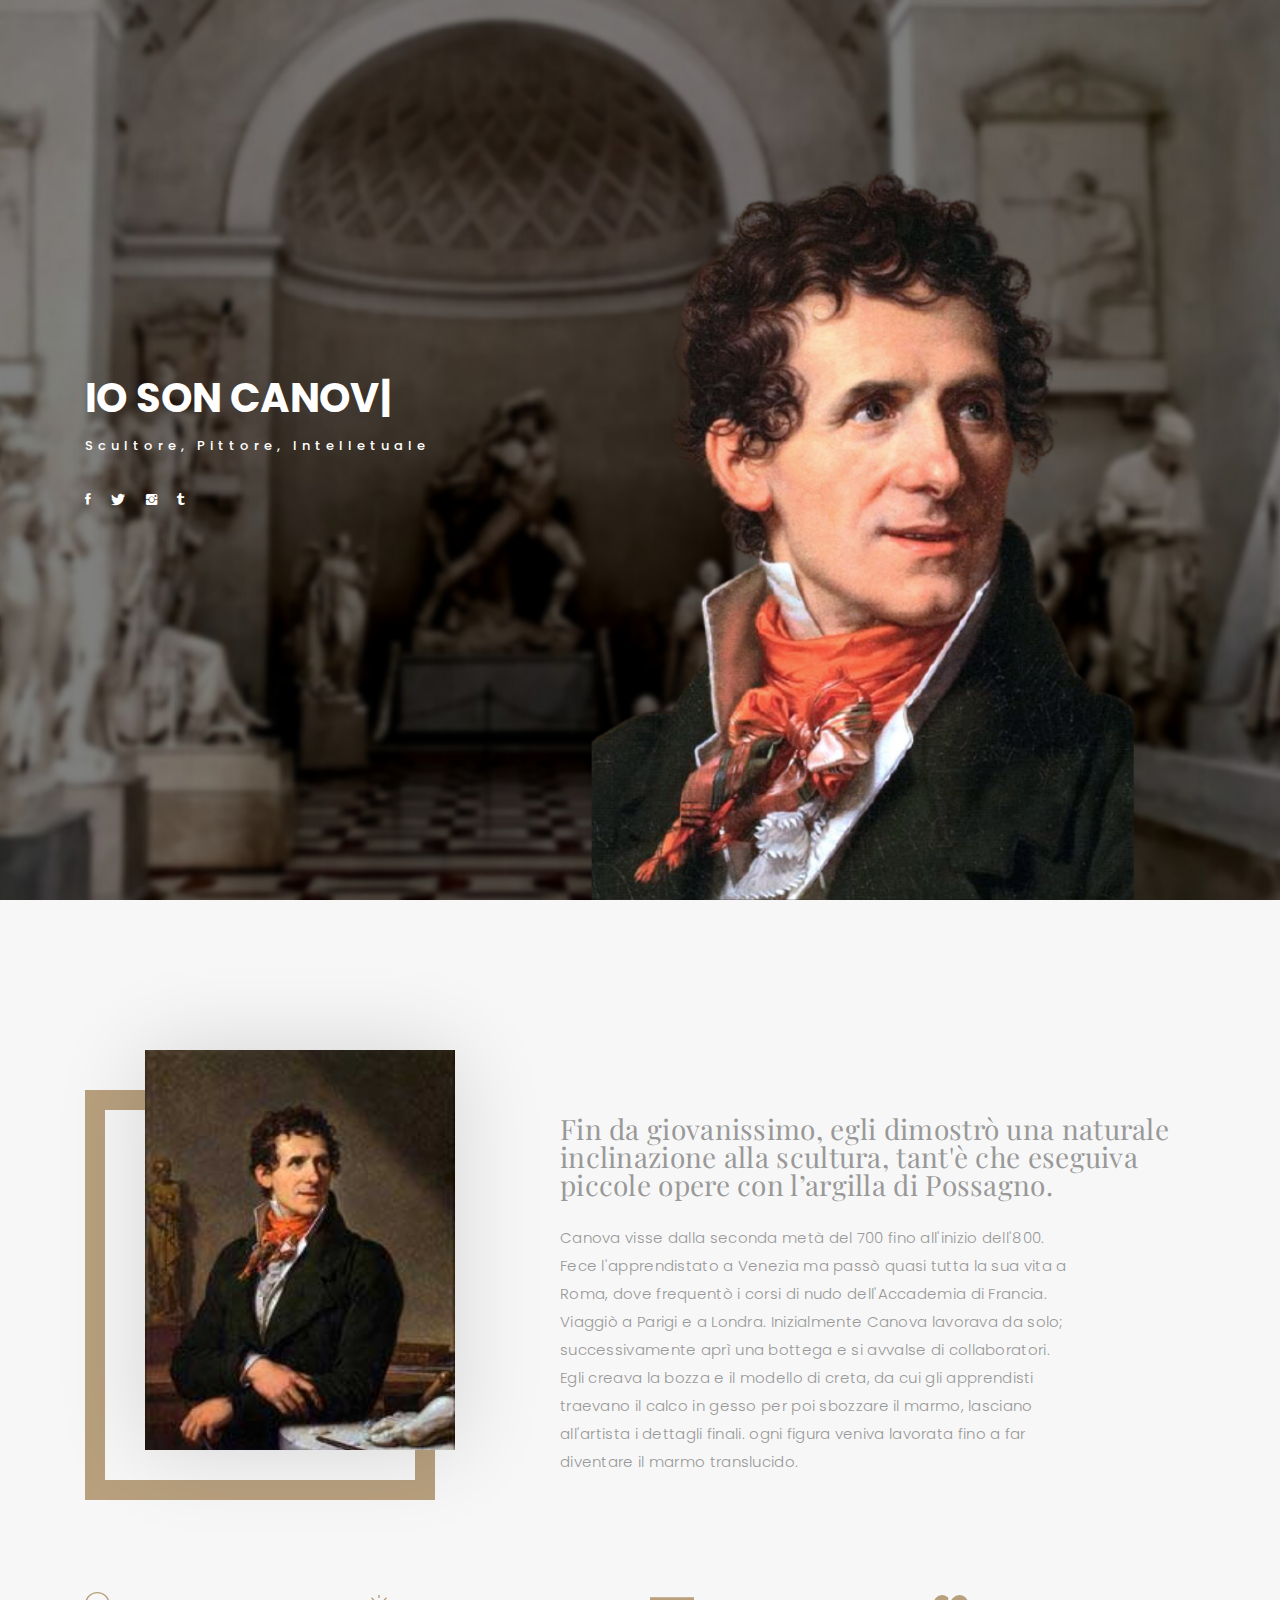
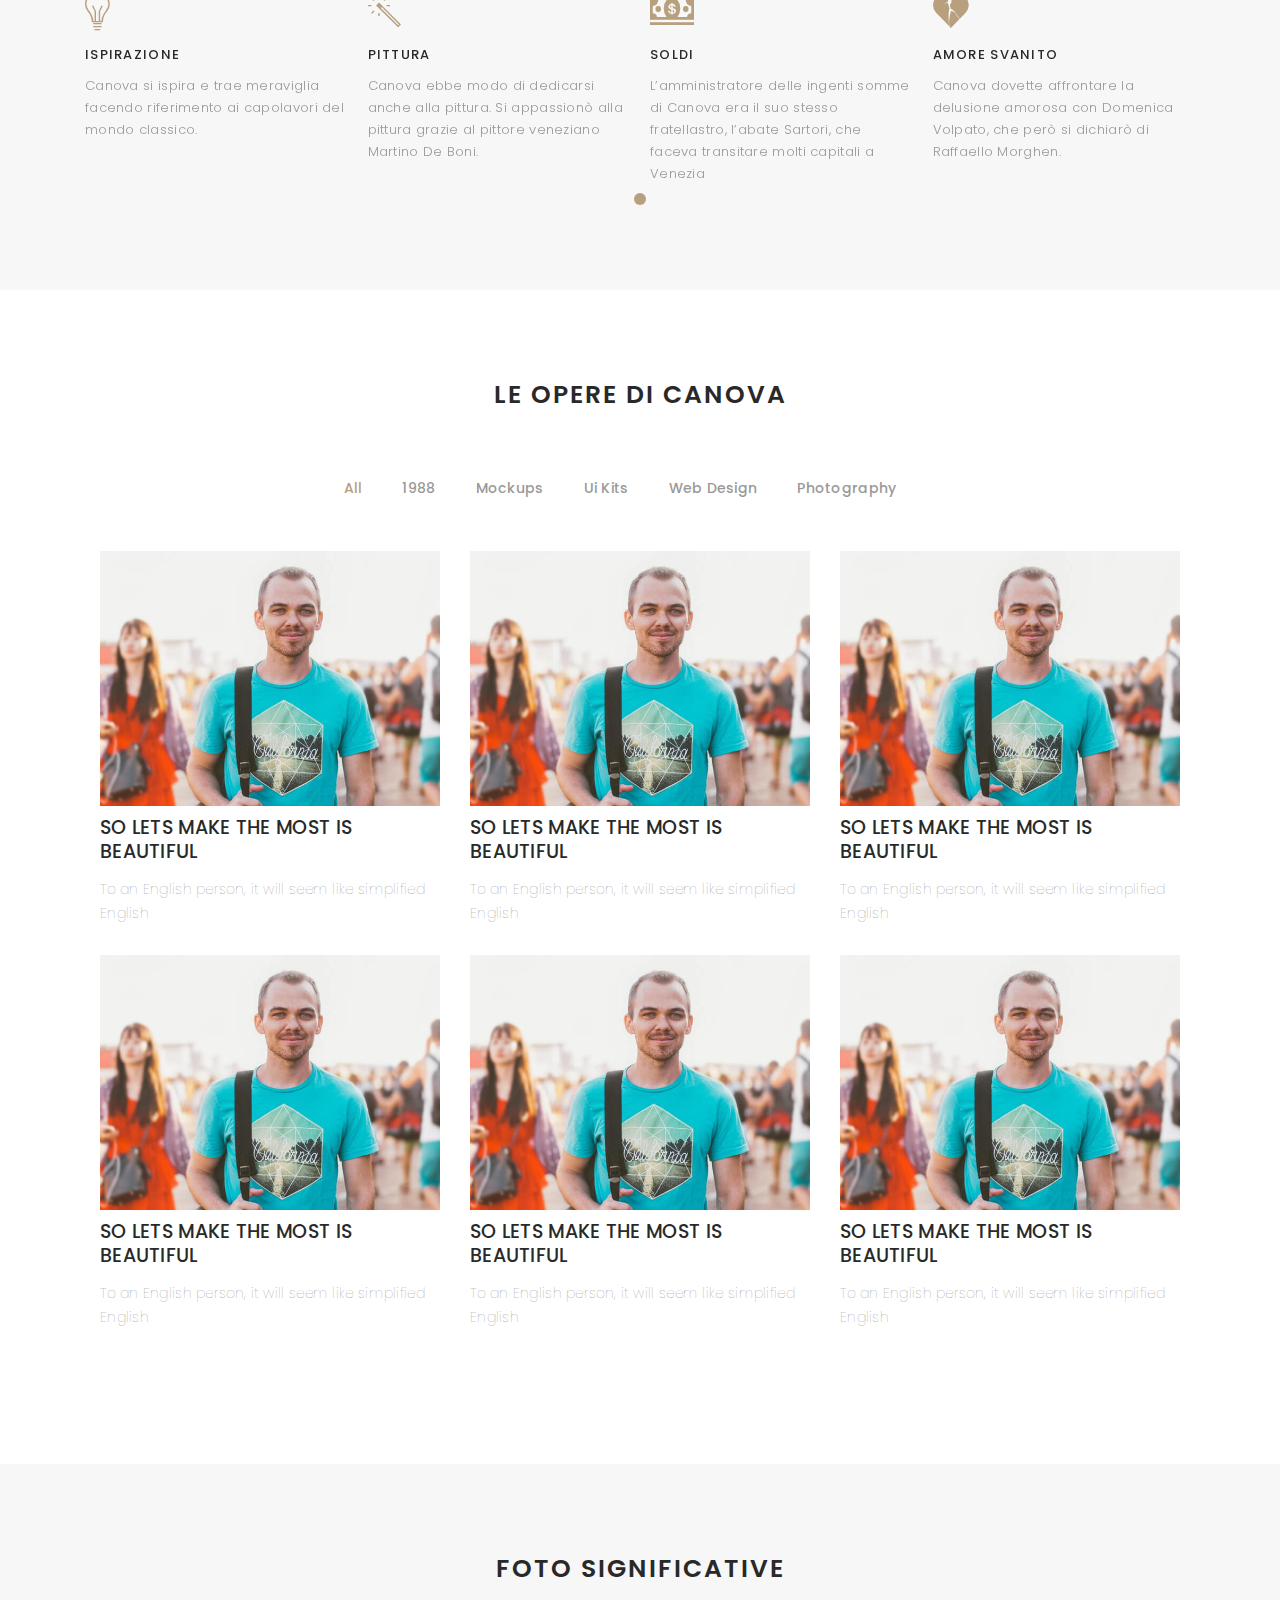
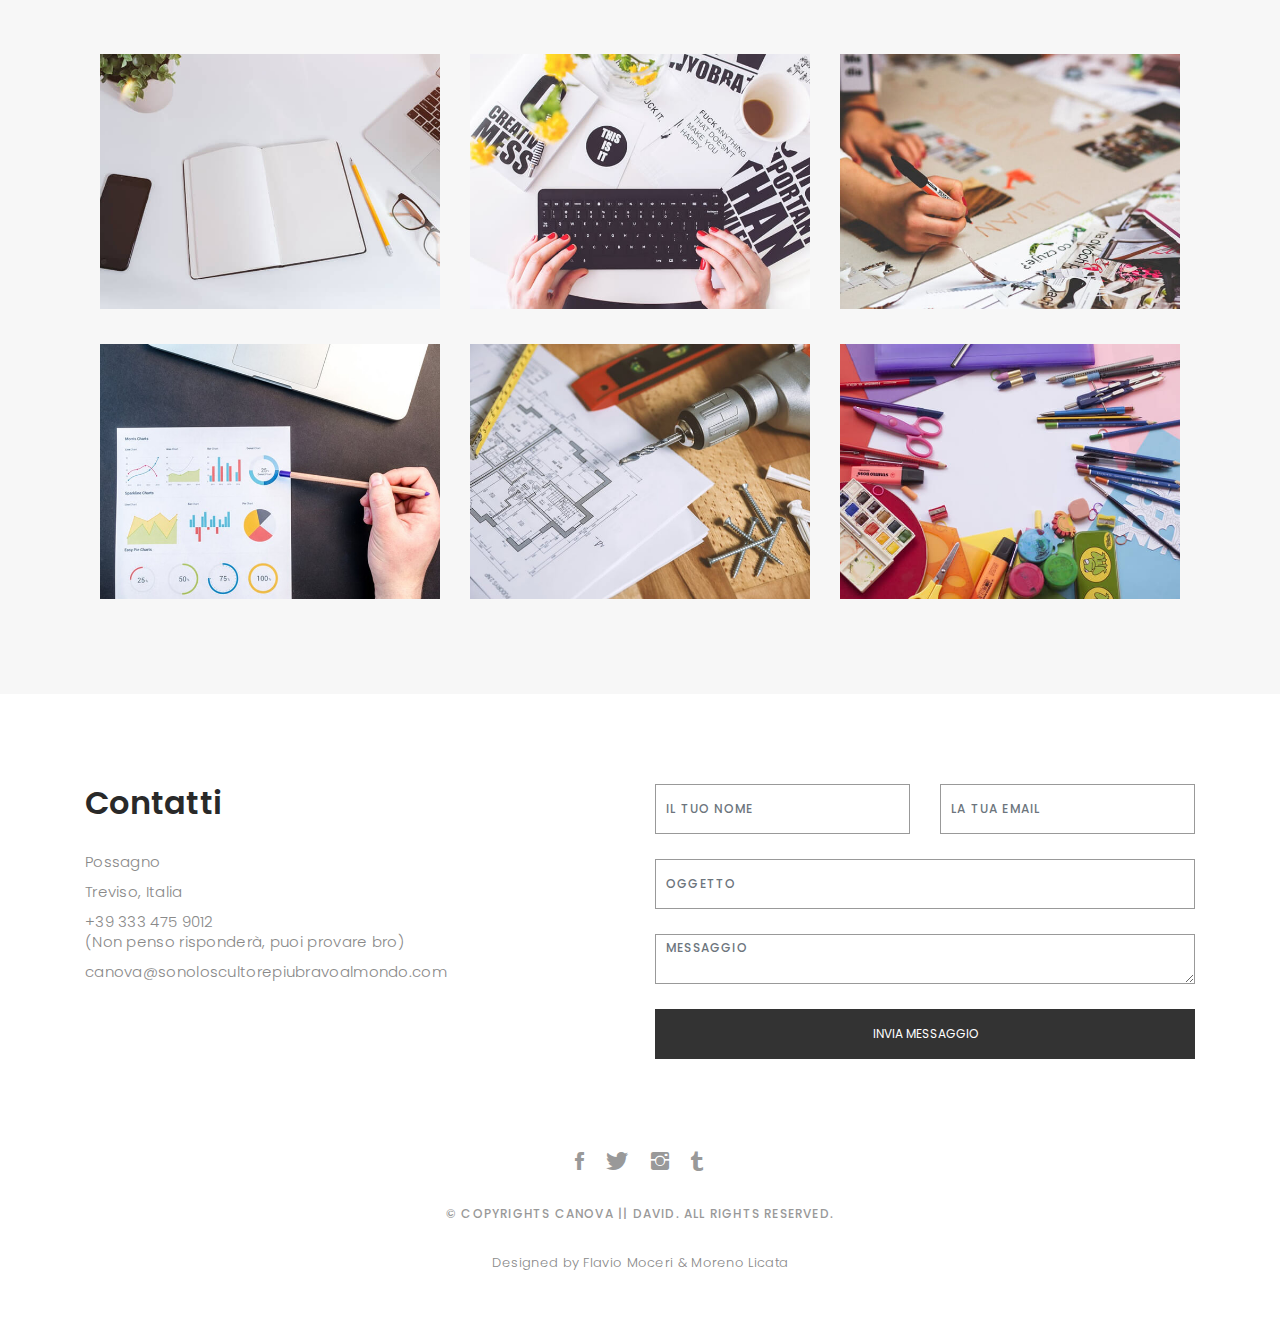
==== commit b969ab2f: "add david button" ====
--- a/index.html
+++ b/index.html
@@ -51,14 +51,14 @@
         </div>
 
         <div class="responsive"><i data-icon="m" class="ion-navicon-round"></i></div>
-
+        <div class="responsive-davidbutton"><a href="david.html"><button class="color-button-mobile" class="smoothScroll">David</button></a></div>
         <ul class="nav-menu list-unstyled">
           <li><a href="#header" class="smoothScroll">Home</a></li>
           <li><a href="#about" class="smoothScroll">Chi sono</a></li>
           <li><a href="#portfolio" class="smoothScroll">Portfolio</a></li>
           <li><a href="#journal" class="smoothScroll">Blog</a></li>
           <li><a href="#contact" class="smoothScroll">Contact</a></li>
-          <li><a href="david.html" class="smoothScroll">David</a></li>
+          <li ><a href="david.html"></a><button class="color-button" class="smoothScroll">David</button></a></li>
         </ul>
 
       </div>
--- a/css/style.css
+++ b/css/style.css
@@ -188,6 +188,21 @@
   box-shadow: 0px 2px 92px 0px rgba(0, 0, 0, 0.18);
 }
 
+.color-button{
+  border: transparent !important;
+    border-radius: 10px !important;
+    color: white !important;
+    background-color: black !important;
+    width: 100px !important;
+}
+.color-button-mobile{
+  border: transparent;
+  border-radius: 10px;
+  color: white;
+  background-color: black;
+  width: 90px;
+  height: 30px;
+}
 .nav-menu {
   float: right;
   line-height: 32px;
@@ -230,7 +245,9 @@
   display: none;
   font-size: 23px;
 }
-
+.responsive-davidbutton{
+  display: none;
+}
 .active {
   color: #afafaf;
 }
@@ -661,4 +678,5 @@
 
 .credits {
   font-size: 13px;
-}
+  margin-bottom: 50px;
+}
--- a/css/responsive.css
+++ b/css/responsive.css
@@ -44,6 +44,13 @@
     padding-top: 15px;
     display: block;
   }
+  .responsive-davidbutton{
+    display: block;
+    float: right;
+    margin-right: 20px;
+    width: 100px !important;
+    margin-top: 14px;
+  }
   /* About */
   .head-info .header-content .cmaster h1 {
     font-size: 32px;
@@ -115,6 +122,13 @@
     padding-top: 15px;
     display: block;
   }
+  .responsive-davidbutton{
+    display: block;
+    float: right;
+    margin-right: 20px;
+    width: 100px !important;
+    margin-top: 14px;
+  }
   /* About */
   .head-info .header-content h1 {
     font-size: 32px;
@@ -186,6 +200,13 @@
     padding-top: 15px;
     display: block;
   }
+  .responsive-davidbutton{
+    display: block;
+    float: right;
+    margin-right: 20px;
+    width: 100px !important;
+    margin-top: 14px;
+  }
   /* About */
   .head-info .header-content h1 {
     font-size: 32px;
@@ -257,6 +278,13 @@
     padding-top: 15px;
     display: block;
   }
+  .responsive-davidbutton{
+    display: block;
+    float: right;
+    margin-right: 20px;
+    width: 100px !important;
+    margin-top: 14px;
+  }
   /* About */
   .head-info .header-content h1 {
     font-size: 32px;
@@ -327,6 +355,13 @@
     padding-top: 15px;
     display: block;
   }
+  .responsive-davidbutton{
+    display: block;
+    float: right;
+    margin-right: 20px;
+    width: 100px !important;
+    margin-top: 14px;
+  }
   /* About */
   .head-info .header-content h1 {
     font-size: 32px;
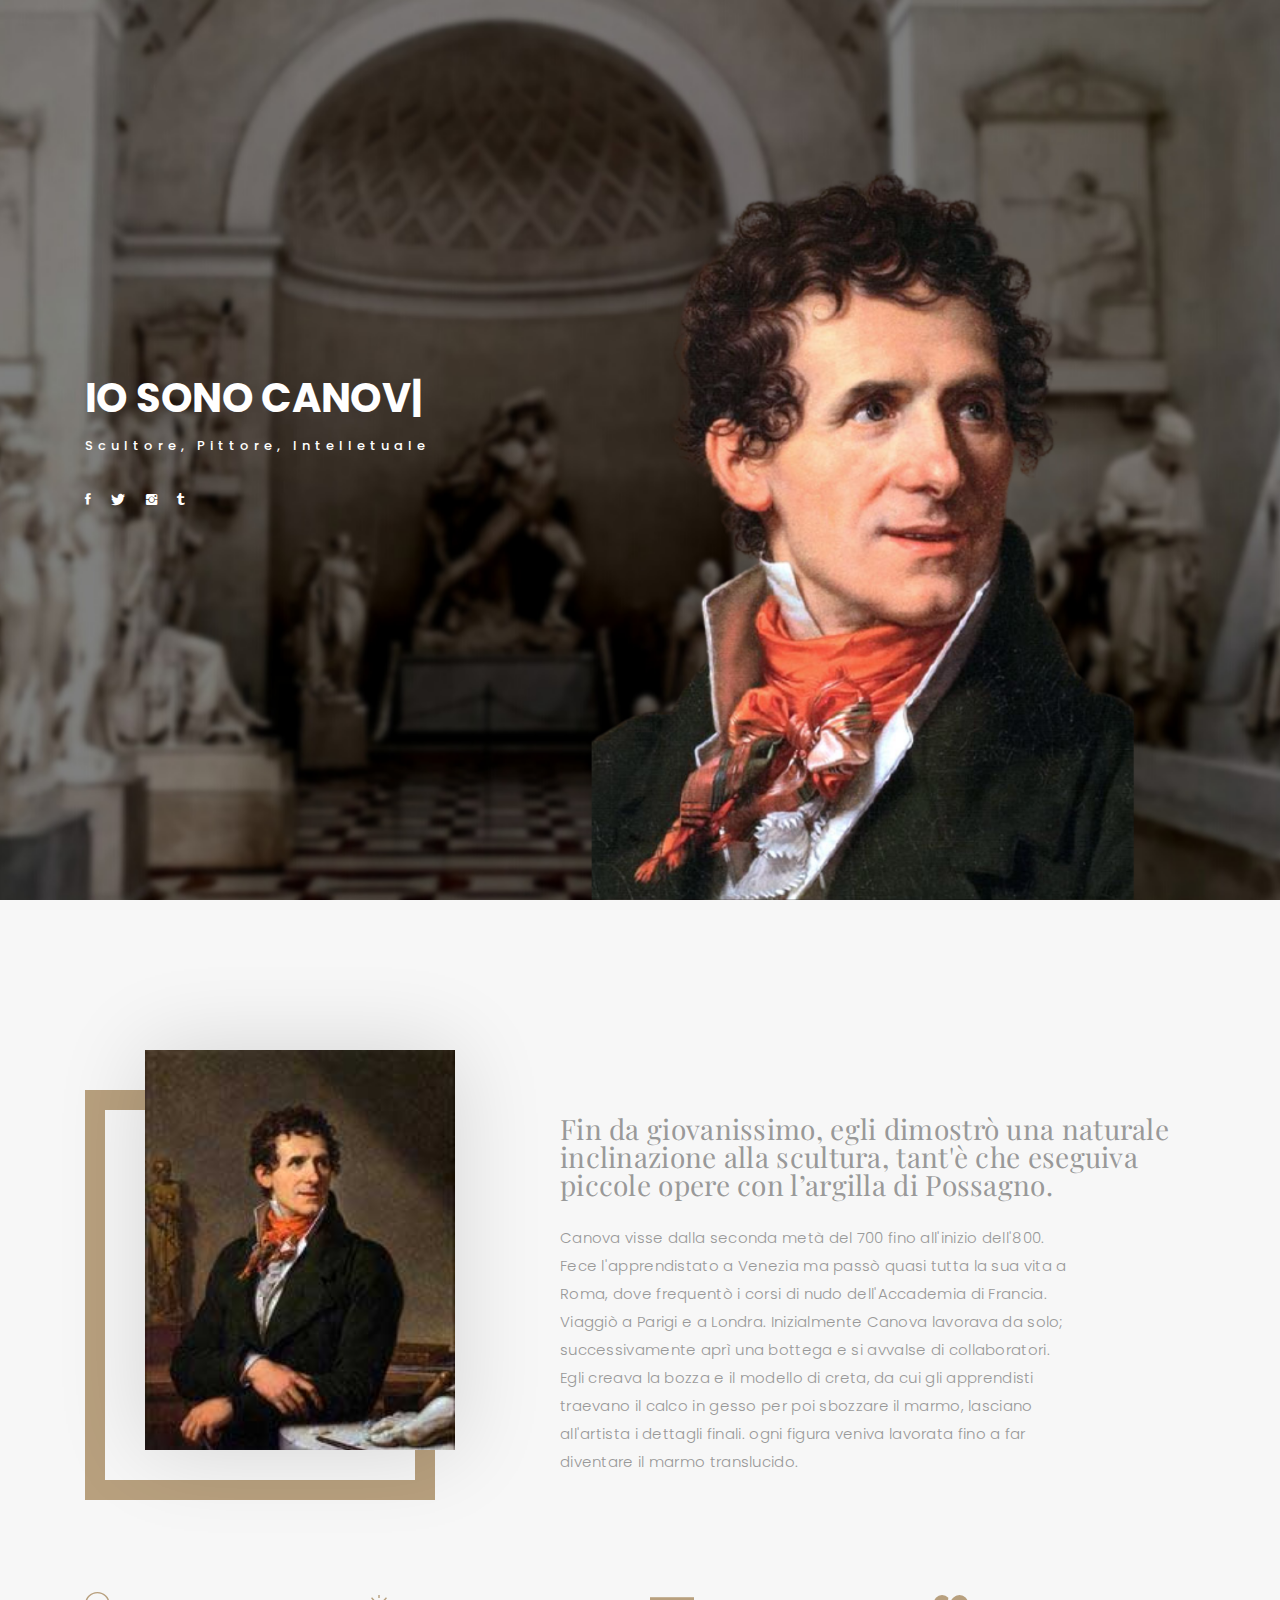
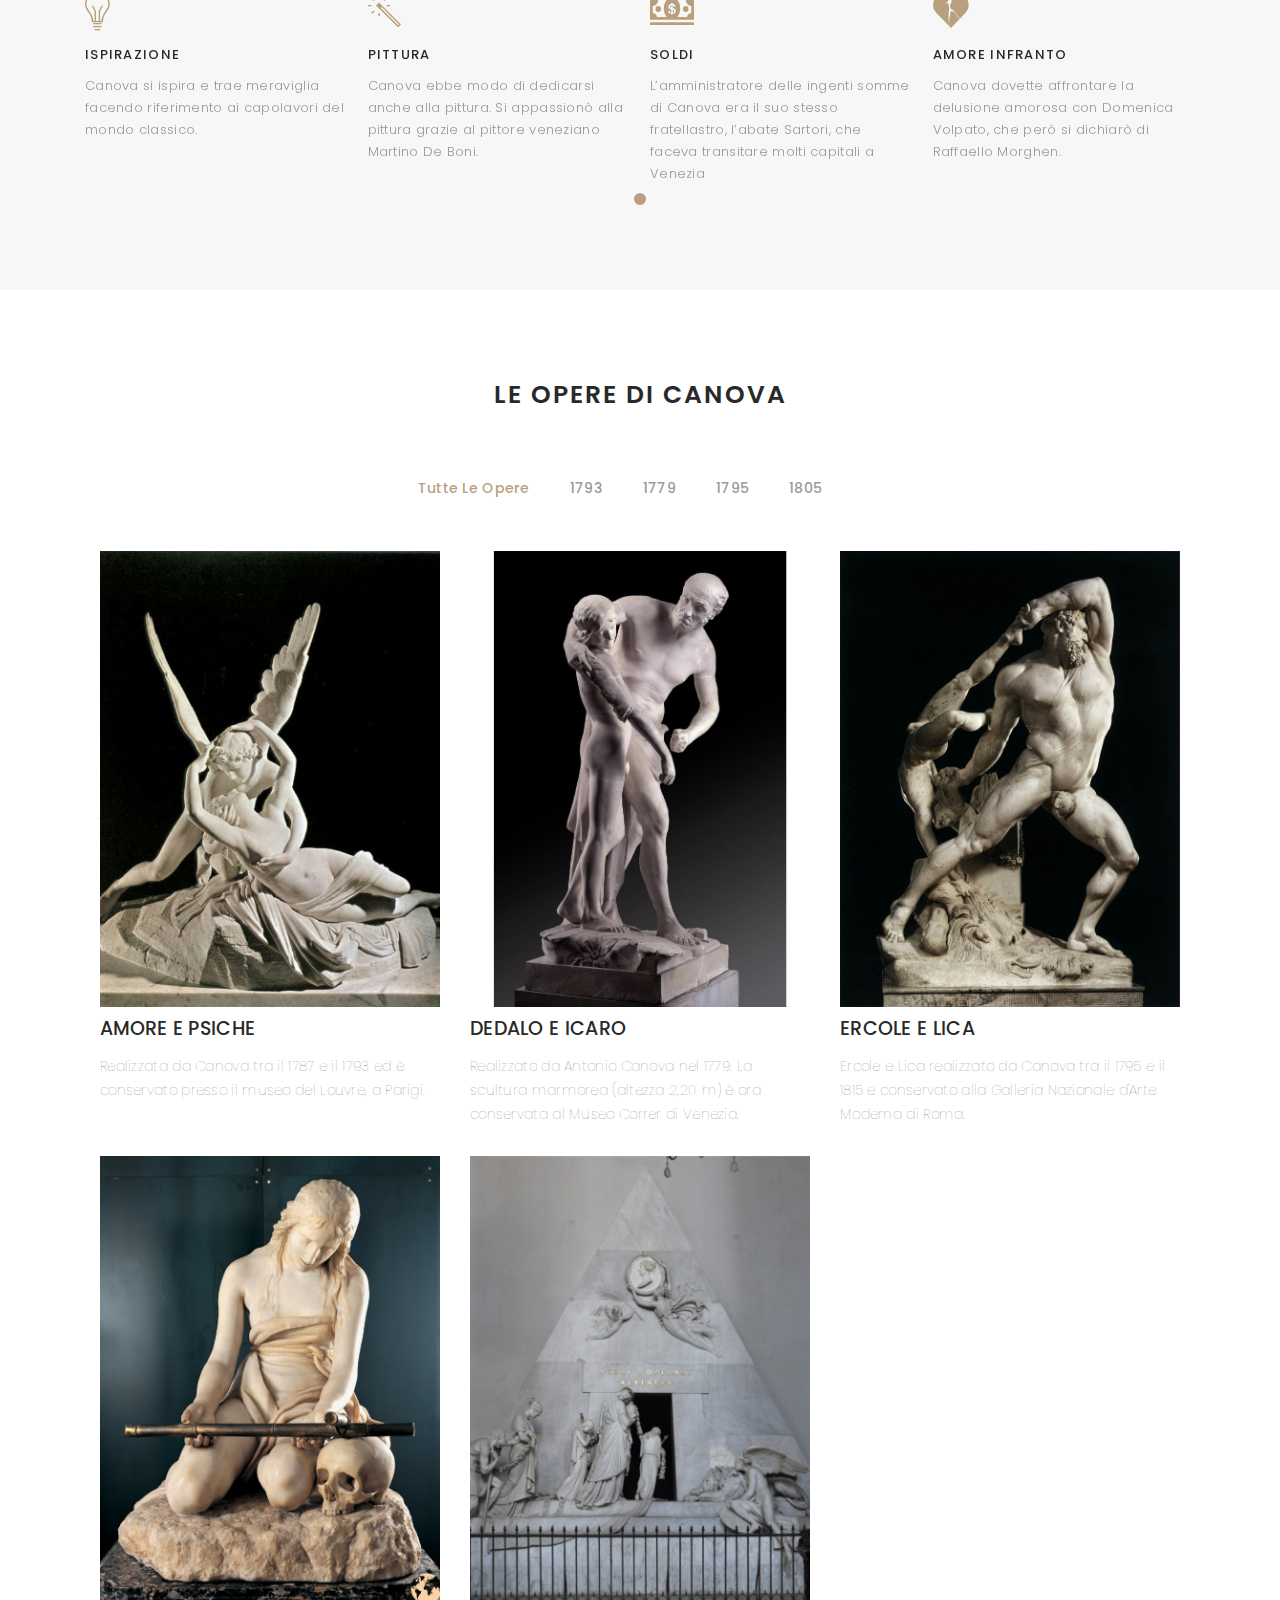
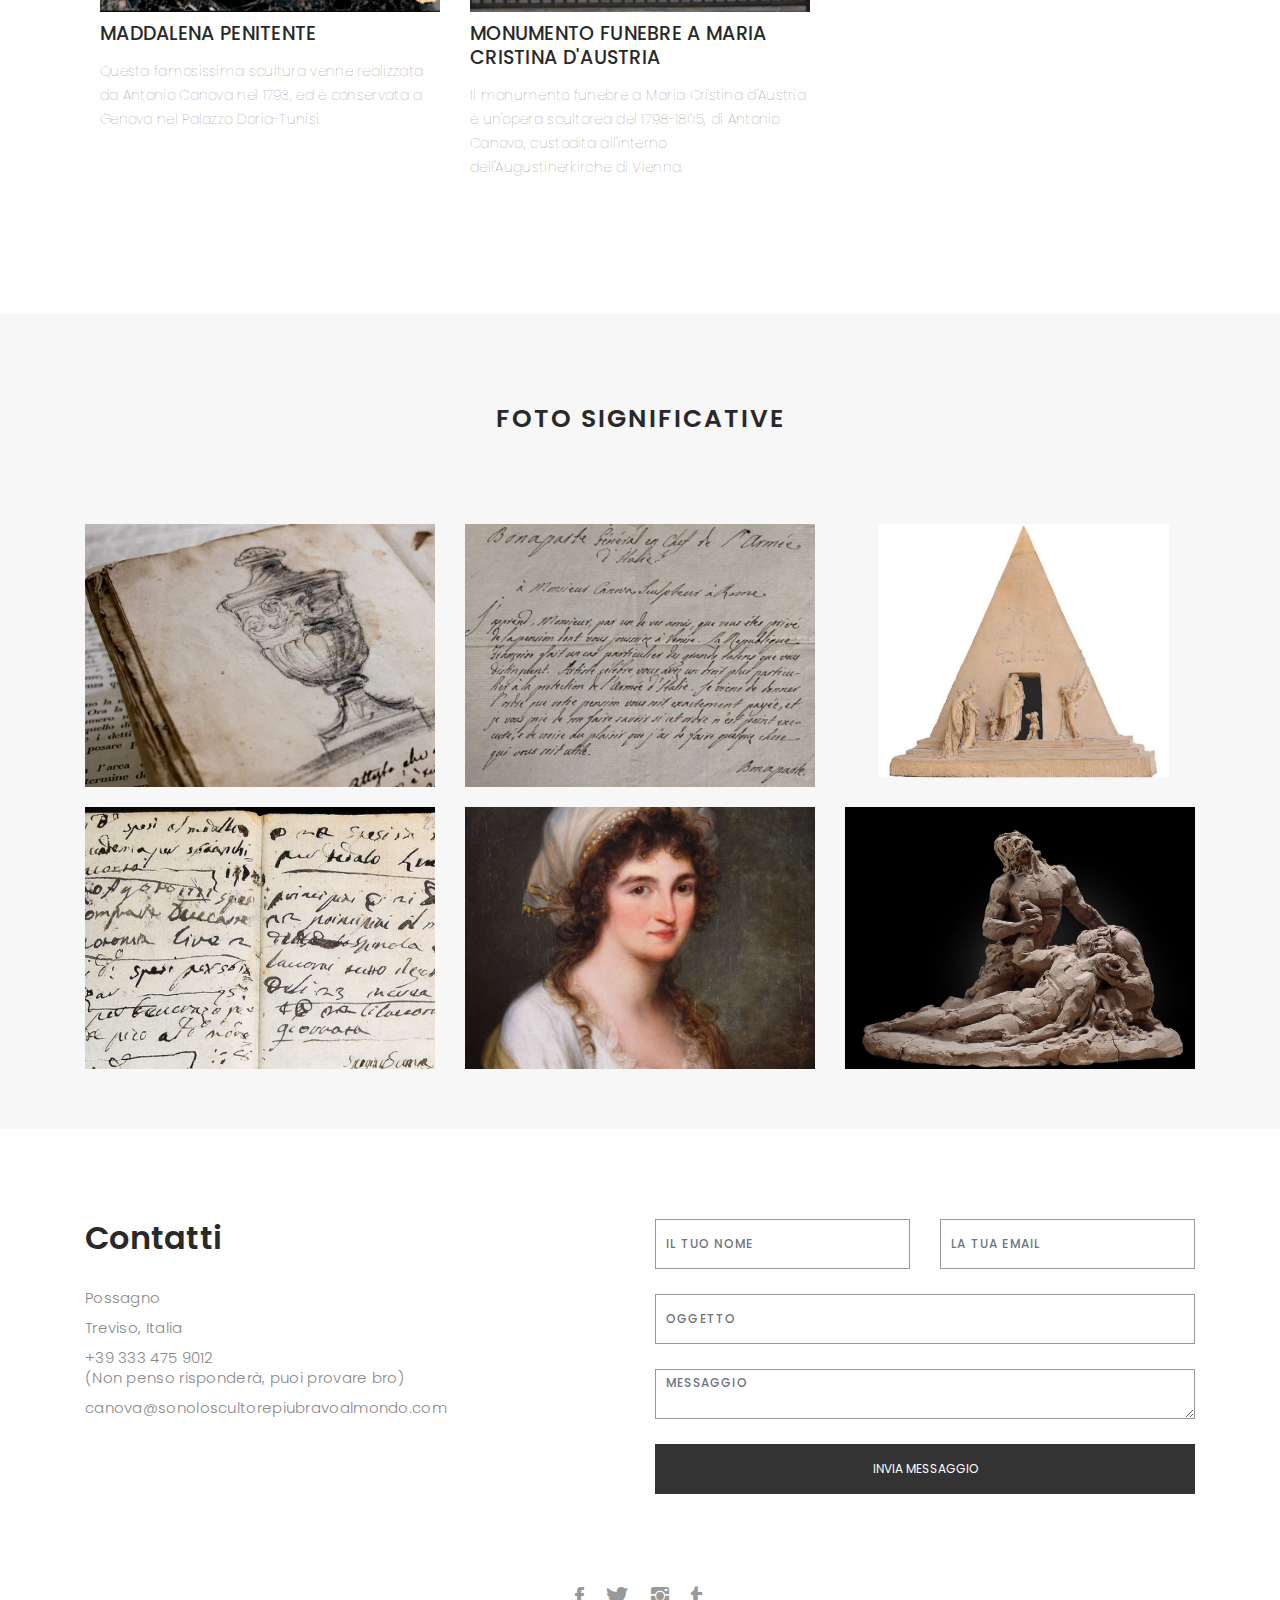
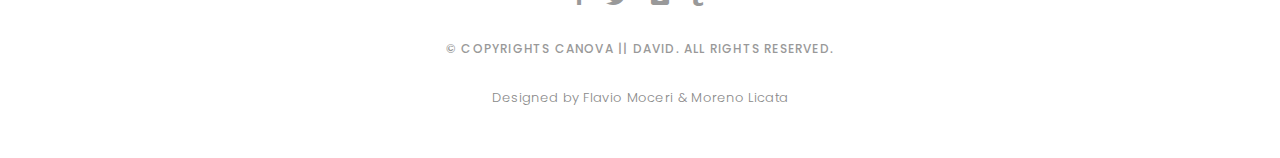
==== commit 4c8316ae: "lavoro quasi finito" ====
--- a/index.html
+++ b/index.html
@@ -1,480 +1,598 @@
 <!DOCTYPE html>
 <html lang="en">
-
-<head>
-  <!-- meta -->
-  <meta charset="utf-8">
-  <meta content="width=device-width, initial-scale=1.0" name="viewport">
-
-  <title>Canova - L'ARTE DI OSARE</title>
-  <meta content="" name="keywords">
-  <meta content="" name="description">
-
-  <!-- Google Fonts -->
-  <link href="https://fonts.googleapis.com/css?family=Poppins:300,300i,400,400i,500,500i,600,600i,700,700i|Playfair+Display:400,400i,700,700i,900,900i" rel="stylesheet">
-
-  <!-- Bootstrap CSS File -->
-  <link href="lib/bootstrap/css/bootstrap.min.css" rel="stylesheet">
-
-  <!-- Libraries CSS Files -->
-  <link href="lib/ionicons/css/ionicons.min.css" rel="stylesheet">
-  <link href="lib/owlcarousel/assets/owl.carousel.min.css" rel="stylesheet">
-  <link href="lib/magnific-popup/magnific-popup.css" rel="stylesheet">
-  <link href="lib/hover/hover.min.css" rel="stylesheet">
-
-  <!-- Main Stylesheet File -->
-  <link href="css/style.css" rel="stylesheet">
-
-  <!-- Responsive css -->
-  <link href="css/responsive.css" rel="stylesheet">
-
-  <!-- Favicon -->
-  <link rel="shortcut icon" href="images/favicon-canova.png">
-
-  <!-- =======================================================
+  <head>
+    <!-- meta -->
+    <meta charset="utf-8" />
+    <meta content="width=device-width, initial-scale=1.0" name="viewport" />
+
+    <title>Canova - L'ARTE DI OSARE</title>
+    <meta content="" name="keywords" />
+    <meta content="" name="description" />
+
+    <!-- Google Fonts -->
+    <link
+      href="https://fonts.googleapis.com/css?family=Poppins:300,300i,400,400i,500,500i,600,600i,700,700i|Playfair+Display:400,400i,700,700i,900,900i"
+      rel="stylesheet"
+    />
+
+    <!-- Bootstrap CSS File -->
+    <link href="lib/bootstrap/css/bootstrap.min.css" rel="stylesheet" />
+
+    <!-- Libraries CSS Files -->
+    <link href="lib/ionicons/css/ionicons.min.css" rel="stylesheet" />
+    <link href="lib/owlcarousel/assets/owl.carousel.min.css" rel="stylesheet" />
+    <link href="lib/magnific-popup/magnific-popup.css" rel="stylesheet" />
+    <link href="lib/hover/hover.min.css" rel="stylesheet" />
+
+    <!-- Main Stylesheet File -->
+    <link href="css/style.css" rel="stylesheet" />
+
+    <!-- Responsive css -->
+    <link href="css/responsive.css" rel="stylesheet" />
+
+    <!-- Favicon -->
+    <link rel="shortcut icon" href="images/me-canova.jpg" />
+
+    <!-- =======================================================
     Theme Name: Folio
     Theme URL: https://bootstrapmade.com/folio-bootstrap-portfolio-template/
     Author: BootstrapMade.com
     Author URL: https://bootstrapmade.com
   ======================================================= -->
-</head>
-
-<body>
-
-  <!-- start section navbar -->
-  <nav id="main-nav">
-    <div class="row">
-      <div class="container">
-
-        <div class="logo">
-          <a href="index.html"><img src="images/logo-canova.png" alt="logo"></a>
-        </div>
-
-        <div class="responsive"><i data-icon="m" class="ion-navicon-round"></i></div>
-        <div class="responsive-davidbutton"><a href="david.html"><button class="color-button-mobile" class="smoothScroll">David</button></a></div>
-        <ul class="nav-menu list-unstyled">
-          <li><a href="#header" class="smoothScroll">Home</a></li>
-          <li><a href="#about" class="smoothScroll">Chi sono</a></li>
-          <li><a href="#portfolio" class="smoothScroll">Portfolio</a></li>
-          <li><a href="#journal" class="smoothScroll">Blog</a></li>
-          <li><a href="#contact" class="smoothScroll">Contact</a></li>
-          <li ><a href="david.html"></a><button class="color-button" class="smoothScroll">David</button></a></li>
-        </ul>
-
-      </div>
-    </div>
-  </nav>
-  <!-- End section navbar -->
-
-
-  <!-- start section header -->
-  <div id="header" class="home">
-
-    <div class="container">
-      <div class="header-content">
-        <h1>Io son <span class="typed"></span></h1>
-        <p>scultore, pittore, intelletuale</p>
-
-        <ul class="list-unstyled list-social">
-          <li><a target="_blank" href="https://it-it.facebook.com/antonio.canova.10297"><i class="ion-social-facebook"></i></a></li>
-          <li><a target="_blank" href="https://twitter.com/MuseoCanova?ref_src=twsrc%5Egoogle%7Ctwcamp%5Eserp%7Ctwgr%5Eauthor"><i class="ion-social-twitter"></i></a></li>
-          <li><a target="_blank" href="https://www.instagram.com/antoniocanovaofficial/?hl=it"><i class="ion-social-instagram"></i></a></li>
-          <li><a target="_blank" href="https://www.tumblr.com/tagged/antonio%20canova"><i class="ion-social-tumblr"></i></a></li>
-        </ul>
-      </div>
-    </div>
-  </div>
-  <!-- End section header -->
-
-
-  <!-- start section about us -->
-  <div id="about" class="paddsection">
-    <div class="container">
-      <div class="row justify-content-between">
-
-        <div class="col-lg-4 ">
-          <div class="div-img-bg">
-            <div class="about-img">
-              <img src="images/me-canova.jpg" class="img-responsive" alt="me">
-            </div>
-          </div>
-        </div>
-
-        <div class="col-lg-7">
-          <div class="about-descr">
-
-            <p class="p-heading">Fin da giovanissimo, egli dimostrò una naturale inclinazione alla scultura, tant'è che eseguiva piccole opere con l’argilla di Possagno.</p>
-            <p class="separator">Canova visse dalla seconda metà del 700 fino all'inizio dell'800.
-              Fece l'apprendistato a Venezia ma passò quasi tutta la sua vita a Roma, dove frequentò i corsi di nudo dell'Accademia di Francia.
-              Viaggiò a Parigi e a Londra. Inizialmente Canova lavorava da solo; successivamente aprì una bottega e si avvalse di collaboratori.
-
-              Egli creava la bozza e il modello di creta, da cui gli apprendisti traevano il calco in gesso per poi sbozzare il marmo, lasciano all'artista i dettagli finali. ogni figura veniva lavorata fino a far diventare il marmo translucido.</p>
-
-          </div>
-
-        </div>
-      </div>
-    </div>
-  </div>
-  <!-- end section about us -->
-
-
-  <!-- start section services -->
-  <div id="services">
-    <div class="container">
-
+  </head>
+
+  <body>
+    <!-- start section navbar -->
+    <nav id="main-nav">
+      <div class="row">
+        <div class="container">
+          <div class="logo">
+            <a href="index.html"
+              ><img src="images/logo-canova.png" alt="logo"
+            /></a>
+          </div>
+
+          <div class="responsive">
+            <i data-icon="m" class="ion-navicon-round"></i>
+          </div>
+          <div class="responsive-davidbutton">
+            <a href="david.html"
+              ><button class="color-button-mobile" class="smoothScroll">
+                David
+              </button></a
+            >
+          </div>
+          <ul class="nav-menu list-unstyled">
+            <li><a href="#header" class="smoothScroll">Home</a></li>
+            <li><a href="#about" class="smoothScroll">Chi sono</a></li>
+            <li><a href="#portfolio" class="smoothScroll">Opere</a></li>
+            <li><a href="#journal" class="smoothScroll">Foto Significative</a></li>
+            <li><a href="#contact" class="smoothScroll">Contatti</a></li>
+            <li>
+              <a href="david.html"
+                ><button class="color-button" class="smoothScroll">
+                  David
+                </button></a
+              >
+            </li>
+          </ul>
+        </div>
+      </div>
+    </nav>
+    <!-- End section navbar -->
+
+    <!-- start section header -->
+    <div id="header" class="home">
+      <div class="container">
+        <div class="header-content">
+          <h1>Io sono <span class="typed"></span></h1>
+          <p>scultore, pittore, intelletuale</p>
+
+          <ul class="list-unstyled list-social">
+            <li>
+              <a
+                target="_blank"
+                href="https://it-it.facebook.com/antonio.canova.10297"
+                ><i class="ion-social-facebook"></i
+              ></a>
+            </li>
+            <li>
+              <a
+                target="_blank"
+                href="https://twitter.com/MuseoCanova?ref_src=twsrc%5Egoogle%7Ctwcamp%5Eserp%7Ctwgr%5Eauthor"
+                ><i class="ion-social-twitter"></i
+              ></a>
+            </li>
+            <li>
+              <a
+                target="_blank"
+                href="https://www.instagram.com/antoniocanovaofficial/?hl=it"
+                ><i class="ion-social-instagram"></i
+              ></a>
+            </li>
+            <li>
+              <a
+                target="_blank"
+                href="https://www.tumblr.com/tagged/antonio%20canova"
+                ><i class="ion-social-tumblr"></i
+              ></a>
+            </li>
+          </ul>
+        </div>
+      </div>
+    </div>
+    <!-- End section header -->
+
+    <!-- start section about us -->
+    <div id="about" class="paddsection">
+      <div class="container">
+        <div class="row justify-content-between">
+          <div class="col-lg-4">
+            <div class="div-img-bg">
+              <div class="about-img">
+                <img
+                  src="images/me-canova.jpg"
+                  class="img-responsive"
+                  alt="me"
+                />
+              </div>
+            </div>
+          </div>
+
+          <div class="col-lg-7">
+            <div class="about-descr">
+              <p class="p-heading">
+                Fin da giovanissimo, egli dimostrò una naturale inclinazione
+                alla scultura, tant'è che eseguiva piccole opere con l’argilla
+                di Possagno.
+              </p>
+              <p class="separator">
+                Canova visse dalla seconda metà del 700 fino all'inizio
+                dell'800. Fece l'apprendistato a Venezia ma passò quasi tutta la
+                sua vita a Roma, dove frequentò i corsi di nudo dell'Accademia
+                di Francia. Viaggiò a Parigi e a Londra. Inizialmente Canova
+                lavorava da solo; successivamente aprì una bottega e si avvalse
+                di collaboratori. Egli creava la bozza e il modello di creta, da
+                cui gli apprendisti traevano il calco in gesso per poi sbozzare
+                il marmo, lasciano all'artista i dettagli finali. ogni figura
+                veniva lavorata fino a far diventare il marmo translucido.
+              </p>
+            </div>
+          </div>
+        </div>
+      </div>
+    </div>
+    <!-- end section about us -->
+
+    <!-- start section services -->
+    <div id="services">
+      <div class="container">
         <div class="services-carousel owl-theme">
-
           <div class="services-block">
-
-            <i  class="ion-ios-lightbulb-outline"></i>
+            <i class="ion-ios-lightbulb-outline"></i>
             <span>ISPIRAZIONE</span>
-            <p class="separator"> Canova si ispira e trae meraviglia facendo riferimento ai capolavori del mondo classico.</p>
-
+            <p class="separator">
+              Canova si ispira e trae meraviglia facendo riferimento ai
+              capolavori del mondo classico.
+            </p>
           </div>
 
           <div class="services-block">
-
             <i class="ion-ios-color-wand-outline"></i>
             <span>PITTURA</span>
-            <p class="separator">Canova ebbe modo di dedicarsi anche alla pittura. Si appassionò alla pittura grazie al pittore veneziano Martino De Boni.  </p>
-
+            <p class="separator">
+              Canova ebbe modo di dedicarsi anche alla pittura. Si appassionò
+              alla pittura grazie al pittore veneziano Martino De Boni.
+            </p>
           </div>
 
           <div class="services-block">
-
-            <i  class="ion-cash"></i>
+            <i class="ion-cash"></i>
             <span>SOLDI</span>
-            <p class="separator">L’amministratore delle ingenti somme di Canova era il suo stesso fratellastro, l’abate Sartori, che  faceva transitare molti  capitali a Venezia</p>
-
+            <p class="separator">
+              L’amministratore delle ingenti somme di Canova era il suo stesso
+              fratellastro, l’abate Sartori, che faceva transitare molti
+              capitali a Venezia
+            </p>
           </div>
 
           <div class="services-block">
-
             <i class="ion-heart-broken"></i>
-            <span>AMORE SVANITO</span>
-            <p class="separator">Canova dovette affrontare la delusione amorosa con Domenica Volpato, che però si dichiarò di Raffaello Morghen.</p>
-
-          </div>
-
-          
-
-        </div>
-
-    </div>
-
-  </div>
-  <!-- end section services -->
-
-
-  <!-- start section portfolio -->
-  <div id="portfolio" class="text-center paddsection">
-
-    <div class="container">
-      <div class="section-title text-center">
-        <h2>LE OPERE DI CANOVA</h2>
-      </div>
-    </div>
-
-    <div class="container">
-      <div class="row">
-        <div class="col-md-12">
-
-          <div class="portfolio-list">
-
-            <ul class="nav list-unstyled" id="portfolio-flters">
-              <li class="filter filter-active" data-filter=".all">all</li>
-              <li class="filter" data-filter=".1988">1988</li>
-              <li class="filter" data-filter=".mockups">mockups</li>
-              <li class="filter" data-filter=".uikits">ui kits</li>
-              <li class="filter" data-filter=".webdesign">web design</li>
-              <li class="filter" data-filter=".photography">photography</li>
-            </ul>
-
-          </div>
-
-          <div class="portfolio-container">
-
-            <div class="col-lg-4 col-md-6 portfolio-thumbnail all 1988 uikits webdesign">
+            <span>AMORE INFRANTO</span>
+            <p class="separator">
+              Canova dovette affrontare la delusione amorosa con Domenica
+              Volpato, che però si dichiarò di Raffaello Morghen.
+            </p>
+          </div>
+        </div>
+      </div>
+    </div>
+    <!-- end section services -->
+
+    <!-- start section portfolio -->
+    <div id="portfolio" class="text-center paddsection">
+      <div class="container">
+        <div class="section-title text-center">
+          <h2>LE OPERE DI CANOVA</h2>
+        </div>
+      </div>
+
+      <div class="container">
+        <div class="row">
+          <div class="col-md-12">
+            <div class="portfolio-list">
+              <ul class="nav list-unstyled" id="portfolio-flters">
+                <li class="filter filter-active" data-filter=".all">Tutte le opere</li>
+                <li class="filter" data-filter=".1793">1793</li>
+                <li class="filter" data-filter=".1779">1779</li>
+                <li class="filter" data-filter=".1795">1795</li>
+                <li class="filter" data-filter=".1805">1805</li>
+              </ul>
+            </div>
+
+            <div class="portfolio-container">
+              <div
+                class="col-lg-4 col-md-6 portfolio-thumbnail all 1793 uikits webdesign"
+              >
+                <div class="journal-info">
+                  <a href="amore-e-psiche.html"
+                    ><img
+                      src="images/opere-canova/amore-e-psiche.png"
+                      class="img-responsive"
+                      alt="img"
+                  /></a>
+
+                  <div class="journal-txt">
+                    <h4>
+                      <a href="amore-e-psiche.html" class="text-work-title"
+                        >AMORE E PSICHE</a
+                      >
+                    </h4>
+                    <h6 class="text-work-subtitle">
+                      Realizzata da Canova tra il 1787 e il 1793 ed è conservato presso il museo del Louvre, a Parigi.
+                    </h6>
+                  </div>
+                </div>
+              </div>
+
+              <div
+                class="col-lg-4 col-md-6 portfolio-thumbnail all 1779 uikits photography"
+              >
+                <div class="journal-info">
+                  <a href="dedalo-e-icaro.html"
+                    ><img
+                      src="images/opere-canova/dedalo-e-icaro.png"
+                      class="img-responsive"
+                      alt="img"
+                  /></a>
+
+                  <div class="journal-txt">
+                    <h4>
+                      <a href="dedalo-e-icaro.html" class="text-work-title"
+                        >DEDALO E ICARO</a
+                      >
+                    </h4>
+                    <h6 class="text-work-subtitle">
+                      Realizzato da Antonio Canova nel 1779. La scultura marmorea (altezza 2,20 m) è ora conservata al Museo Correr di Venezia.
+                    </h6>
+                  </div>
+                </div>
+              </div>
+
+              <div
+                class="col-lg-4 col-md-6 portfolio-thumbnail all 1795 webdesig photographyn"
+              >
+                <div class="journal-info">
+                  <a href="ercole-e-lica.html"
+                    ><img
+                      src="images/opere-canova/ercole-e-lica.jpg"
+                      class="img-responsive"
+                      alt="img"
+                  /></a>
+
+                  <div class="journal-txt">
+                    <h4>
+                      <a href="ercole-e-lica.html" class="text-work-title"
+                        >ERCOLE E LICA</a
+                      >
+                    </h4>
+                    <h6 class="text-work-subtitle">
+                      Ercole e Lica realizzato da Canova tra il 1795 e il 1815 e conservato alla Galleria Nazionale d'Arte Moderna di Roma.
+                    </h6>
+                  </div>
+                </div>
+              </div>
+
+              <div
+                class="col-lg-4 col-md-6 portfolio-thumbnail all 1793 webdesign photography"
+              >
+                <div class="journal-info">
+                  <a href="maddalena-penitente.html"
+                    ><img
+                      src="images/opere-canova/maddalena-penitente.png"
+                      class="img-responsive"
+                      alt="img"
+                  /></a>
+
+                  <div class="journal-txt">
+                    <h4>
+                      <a href="maddalena-penitente.html" class="text-work-title"
+                        >MADDALENA PENITENTE</a
+                      >
+                    </h4>
+                    <h6 class="text-work-subtitle">
+                      Questa famosissima scultura venne realizzata da Antonio Canova nel 1793, ed è conservata a Genova nel Palazzo Doria-Tunisi.
+                    </h6>
+                  </div>
+                </div>
+              </div>
+
+              <div
+                class="col-lg-4 col-md-6 portfolio-thumbnail all 1805 uikits photography"
+              >
+                <div class="journal-info">
+                  <a href="monumento-funebre-mariacristina.html"
+                    ><img
+                      src="images/opere-canova/monumento-funebre-mariacristina.png"
+                      class="img-responsive"
+                      alt="img"
+                  /></a>
+
+                  <div class="journal-txt">
+                    <h4>
+                      <a href="monumento-funebre-mariacristina.html" class="text-work-title"
+                        >MONUMENTO FUNEBRE A MARIA CRISTINA D'AUSTRIA</a
+                      >
+                    </h4>
+                    <h6 class="text-work-subtitle">
+                      Il monumento funebre a Maria Cristina d'Austria è un'opera scultorea del 1798-1805, di Antonio Canova, custodita all'interno dell'Augustinerkirche di Vienna.
+                    </h6>
+                  </div>
+                </div>
+              </div>
+
+              
+              </div>
+            </div>
+          </div>
+        </div>
+      </div>
+    </div>
+    <!-- End section portfolio -->
+
+    <!-- start section journal -->
+    <div id="journal" class="text-left paddsection">
+      <div class="container">
+        <div class="section-title text-center">
+          <h2>Foto Significative</h2>
+        </div>
+      </div>
+
+      <div class="container">
+        <div class="journal-block">
+          <div class="row">
+            <div class="col-lg-4 col-md-6">
               <div class="journal-info">
-
-                <a href="blog-single.html"><img src="images/blog-post-1.jpg" class="img-responsive" alt="img"></a>
-  
-                <div class="journal-txt">
-  
-                  <h4><a href="blog-single.html" class="text-work-title">SO LETS MAKE THE MOST IS BEAUTIFUL</a></h4>
-                  <h6 class="text-work-subtitle">To an English person, it will seem like simplified English
-                  </h6>
-  
+                <a class="popup-img" href="images/foto-significative-canova/1.png">
+                  <img src="images/foto-significative-canova/1.png" alt="img" />
+                </a>
+              </div>
+            </div>
+
+            <div class="col-lg-4 col-md-6">
+              <div class="journal-info">
+                <a class="popup-img" href="images/foto-significative-canova/2.png">
+                  <img src="images/foto-significative-canova/2.png" alt="img" />
+                </a>
+              </div>
+            </div>
+
+            <div class="col-lg-4 col-md-6">
+              <div class="journal-info">
+                <a class="popup-img" href="images/foto-significative-canova/3.png">
+                  <img src="images/foto-significative-canova/3.png" alt="img" />
+                </a>
+              </div>
+            </div>
+            <div class="col-lg-4 col-md-6">
+              <div class="journal-info">
+                <a class="popup-img" href="images/foto-significative-canova/4.png">
+                  <img src="images/foto-significative-canova/4.png" alt="img" />
+                </a>
+              </div>
+            </div>
+
+            <div class="col-lg-4 col-md-6">
+              <div class="journal-info">
+                <a class="popup-img" href="images/foto-significative-canova/5.png">
+                  <img src="images/foto-significative-canova/5.png" alt="img" />
+                </a>
+              </div>
+            </div>
+
+            <div class="col-lg-4 col-md-6">
+              <div class="journal-info">
+                <a class="popup-img" href="images/foto-significative-canova/6.png">
+                  <img src="images/foto-significative-canova/6.png" alt="img" />
+                </a>
+              </div>
+            </div>
+          </div>
+        </div>
+      </div>
+    </div>
+    <!-- End section journal -->
+
+    <!-- start sectoion contact -->
+    <div id="contact" class="paddsection">
+      <div class="container">
+        <div class="contact-block1">
+          <div class="row">
+            <div class="col-lg-6">
+              <div class="contact-contact">
+                <h2 class="mb-30">Contatti</h2>
+
+                <ul class="contact-details">
+                  <li><span>Possagno</span></li>
+                  <li><span>Treviso, Italia</span></li>
+                  <li>
+                    <span
+                      >+39 333 475 9012<br />
+                      (Non penso risponderà, puoi provare bro)</span
+                    >
+                  </li>
+                  <li><span>canova@sonoloscultorepiubravoalmondo.com</span></li>
+                </ul>
+              </div>
+            </div>
+
+            <div class="col-lg-6">
+              <form action="" method="post" role="form" class="contactForm">
+                <div class="row">
+                  <div id="sendmessage">
+                    Your message has been sent. Thank you!
+                  </div>
+                  <div id="errormessage"></div>
+
+                  <div class="col-lg-6">
+                    <div class="form-group contact-block1">
+                      <input
+                        type="text"
+                        name="name"
+                        class="form-control"
+                        id="name"
+                        placeholder="Il tuo nome"
+                        data-rule="minlen:4"
+                        data-msg="Inserisci almeno 4 caratteri"
+                      />
+                      <div class="validation"></div>
+                    </div>
+                  </div>
+
+                  <div class="col-lg-6">
+                    <div class="form-group">
+                      <input
+                        type="email"
+                        class="form-control"
+                        name="email"
+                        id="email"
+                        placeholder="La tua email"
+                        data-rule="email"
+                        data-msg="Inserisci una e-mail valida"
+                      />
+                      <div class="validation"></div>
+                    </div>
+                  </div>
+
+                  <div class="col-lg-12">
+                    <div class="form-group">
+                      <input
+                        type="text"
+                        class="form-control"
+                        name="subject"
+                        id="subject"
+                        placeholder="Oggetto"
+                        data-rule="minlen:4"
+                        data-msg="Inserisci almeno un oggetto di 8 caratteri"
+                      />
+                      <div class="validation"></div>
+                    </div>
+                  </div>
+
+                  <div class="col-lg-12">
+                    <div class="form-group">
+                      <textarea
+                        class="form-control"
+                        name="message"
+                        rows="12"
+                        data-rule="required"
+                        data-msg="Scrivi qualcosa per poter inviare"
+                        placeholder="messaggio"
+                      ></textarea>
+                      <div class="validation"></div>
+                    </div>
+                  </div>
+
+                  <div class="col-lg-12">
+                    <input
+                      type="submit"
+                      class="btn btn-defeault btn-send"
+                      value="Invia messaggio"
+                    />
+                  </div>
                 </div>
-  
-              </div>
-            </div>
-
-            <div class="col-lg-4 col-md-6 portfolio-thumbnail all mockups uikits photography">
-              <div class="journal-info">
-
-                <a href="blog-single.html"><img src="images/blog-post-1.jpg" class="img-responsive" alt="img"></a>
-  
-                <div class="journal-txt">
-  
-                  <h4><a href="blog-single.html" class="text-work-title">SO LETS MAKE THE MOST IS BEAUTIFUL</a></h4>
-                  <h6 class="text-work-subtitle">To an English person, it will seem like simplified English
-                  </h6>
-  
-                </div>
-  
-              </div>
-            </div>
-
-            <div class="col-lg-4 col-md-6 portfolio-thumbnail all branding webdesig photographyn">
-              <div class="journal-info">
-
-                <a href="blog-single.html"><img src="images/blog-post-1.jpg" class="img-responsive" alt="img"></a>
-  
-                <div class="journal-txt">
-  
-                  <h4><a href="blog-single.html" class="text-work-title">SO LETS MAKE THE MOST IS BEAUTIFUL</a></h4>
-                  <h6 class="text-work-subtitle">To an English person, it will seem like simplified English
-                  </h6>
-  
-                </div>
-  
-              </div>
-            </div>
-
-            <div class="col-lg-4 col-md-6 portfolio-thumbnail all mockups webdesign photography">
-              <div class="journal-info">
-
-                <a href="blog-single.html"><img src="images/blog-post-1.jpg" class="img-responsive" alt="img"></a>
-  
-                <div class="journal-txt">
-  
-                  <h4><a href="blog-single.html" class="text-work-title">SO LETS MAKE THE MOST IS BEAUTIFUL</a></h4>
-                  <h6 class="text-work-subtitle">To an English person, it will seem like simplified English
-                  </h6>
-  
-                </div>
-  
-              </div>
-            </div>
-
-            <div class="col-lg-4 col-md-6 portfolio-thumbnail all branding uikits photography">
-              <div class="journal-info">
-
-                <a href="blog-single.html"><img src="images/blog-post-1.jpg" class="img-responsive" alt="img"></a>
-  
-                <div class="journal-txt">
-  
-                  <h4><a href="blog-single.html" class="text-work-title">SO LETS MAKE THE MOST IS BEAUTIFUL</a></h4>
-                  <h6 class="text-work-subtitle">To an English person, it will seem like simplified English
-                  </h6>
-  
-                </div>
-  
-              </div>
-            </div>
-
-            <div class="col-lg-4 col-md-6 portfolio-thumbnail all mockups uikits webdesign">
-              <div class="journal-info">
-
-                <a href="blog-single.html"><img src="images/blog-post-1.jpg" class="img-responsive" alt="img"></a>
-  
-                <div class="journal-txt">
-  
-                  <h4><a href="blog-single.html" class="text-work-title">SO LETS MAKE THE MOST IS BEAUTIFUL</a></h4>
-                  <h6 class="text-work-subtitle">To an English person, it will seem like simplified English
-                  </h6>
-  
-                </div>
-  
-              </div>
-            </div>
-
-          </div>
-        </div>
-      </div>
-    </div>
-
-  </div>
-  <!-- End section portfolio -->
-
-
-  <!-- start section journal -->
-  <div id="journal" class="text-left paddsection">
-
-    <div class="container">
-      <div class="section-title text-center">
-        <h2>Foto Significative</h2>
-      </div>
-    </div>
-
-    <div class="container">
-      <div class="row">
-        <div class="col-md-12">
-
-
-          <div class="portfolio-container">
-
-            <div class="col-lg-4 col-md-6 portfolio-thumbnail all branding uikits webdesign">
-              <a class="popup-img" href="images/portfolio/1.jpg">
-                <img src="images/portfolio/1.jpg" alt="img">
-              </a>
-            </div>
-
-            <div class="col-lg-4 col-md-6 portfolio-thumbnail all mockups uikits photography">
-              <a class="popup-img" href="images/portfolio/2.jpg">
-                <img src="images/portfolio/2.jpg"  alt="img">
-              </a>
-            </div>
-
-            <div class="col-lg-4 col-md-6 portfolio-thumbnail all branding webdesig photographyn">
-              <a class="popup-img" href="images/portfolio/3.jpg">
-                <img src="images/portfolio/3.jpg" alt="img">
-              </a>
-            </div>
-
-            <div class="col-lg-4 col-md-6 portfolio-thumbnail all mockups webdesign photography">
-              <a class="popup-img" href="images/portfolio/4.jpg">
-                <img src="images/portfolio/4.jpg" alt="img">
-              </a>
-            </div>
-
-            <div class="col-lg-4 col-md-6 portfolio-thumbnail all branding uikits photography">
-              <a class="popup-img" href="images/portfolio/5.jpg">
-                <img src="images/portfolio/5.jpg" alt="img">
-              </a>
-            </div>
-
-            <div class="col-lg-4 col-md-6 portfolio-thumbnail all mockups uikits webdesign">
-              <a class="popup-img" href="images/portfolio/6.jpg">
-                <img src="images/portfolio/6.jpg" alt="img">
-              </a>
-            </div>
-
-          </div>
-        </div>
-      </div>
-    </div>
-
-  </div>
-  <!-- End section journal -->
-
-
-  <!-- start sectoion contact -->
-  <div id="contact" class="paddsection">
-    <div class="container">
-      <div class="contact-block1">
-        <div class="row">
-
-          <div class="col-lg-6">
-            <div class="contact-contact">
-
-              <h2 class="mb-30">Contatti</h2>
-
-              <ul class="contact-details">
-                <li><span>Possagno</span></li>
-                <li><span>Treviso, Italia</span></li>
-                <li><span>+39 333 475 9012<br/> (Non penso risponderà, puoi provare bro)</span></li>
-                <li><span>canova@sonoloscultorepiubravoalmondo.com</span></li>
-              </ul>
-
-            </div>
-          </div>
-
-          <div class="col-lg-6">
-            <form action="" method="post" role="form" class="contactForm">
-              <div class="row">
-
-                <div id="sendmessage">Your message has been sent. Thank you!</div>
-                <div id="errormessage"></div>
-
-                <div class="col-lg-6">
-                  <div class="form-group contact-block1">
-                    <input type="text" name="name" class="form-control" id="name" placeholder="Il tuo nome" data-rule="minlen:4" data-msg="Inserisci almeno 4 caratteri" />
-                    <div class="validation"></div>
-                  </div>
-                </div>
-
-                <div class="col-lg-6">
-                  <div class="form-group">
-                    <input type="email" class="form-control" name="email" id="email" placeholder="La tua email" data-rule="email" data-msg="Inserisci una e-mail valida" />
-                    <div class="validation"></div>
-                  </div>
-                </div>
-
-                <div class="col-lg-12">
-                  <div class="form-group">
-                    <input type="text" class="form-control" name="subject" id="subject" placeholder="Oggetto" data-rule="minlen:4" data-msg="Inserisci almeno un oggetto di 8 caratteri" />
-                    <div class="validation"></div>
-                  </div>
-                </div>
-
-                <div class="col-lg-12">
-                  <div class="form-group">
-                    <textarea class="form-control" name="message" rows="12" data-rule="required" data-msg="Scrivi qualcosa per poter inviare" placeholder="messaggio"></textarea>
-                    <div class="validation"></div>
-                  </div>
-                </div>
-
-                <div class="col-lg-12">
-                  <input type="submit" class="btn btn-defeault btn-send" value="Invia messaggio">
-                </div>
-
-              </div>
-            </form>
-          </div>
-        </div>
-      </div>
-    </div>
-  </div>
-  <!-- start sectoion contact -->
-
-
-  <!-- start section footer -->
-  <div id="footer" class="text-center">
-    <div class="container">
-      <div class="socials-media text-center">
-
-        <ul class="list-unstyled">
-          <li><a target="_blank" href="https://it-it.facebook.com/antonio.canova.10297"><i class="ion-social-facebook"></i></a></li>
-          <li><a target="_blank" href="https://twitter.com/MuseoCanova?ref_src=twsrc%5Egoogle%7Ctwcamp%5Eserp%7Ctwgr%5Eauthor"><i class="ion-social-twitter"></i></a></li>
-          <li><a target="_blank" href="https://www.instagram.com/antoniocanovaofficial/?hl=it"><i class="ion-social-instagram"></i></a></li>
-          <li><a target="_blank" href="https://www.tumblr.com/tagged/antonio%20canova"><i class="ion-social-tumblr"></i></a></li>
-        </ul>
-
-      </div>
-
-      <p>&copy; Copyrights Canova || David. All rights reserved.</p>
-
-      <div class="credits">
-        <!--
+              </form>
+            </div>
+          </div>
+        </div>
+      </div>
+    </div>
+    <!-- start sectoion contact -->
+
+    <!-- start section footer -->
+    <div id="footer" class="text-center">
+      <div class="container">
+        <div class="socials-media text-center">
+          <ul class="list-unstyled">
+            <li>
+              <a
+                target="_blank"
+                href="https://it-it.facebook.com/antonio.canova.10297"
+                ><i class="ion-social-facebook"></i
+              ></a>
+            </li>
+            <li>
+              <a
+                target="_blank"
+                href="https://twitter.com/MuseoCanova?ref_src=twsrc%5Egoogle%7Ctwcamp%5Eserp%7Ctwgr%5Eauthor"
+                ><i class="ion-social-twitter"></i
+              ></a>
+            </li>
+            <li>
+              <a
+                target="_blank"
+                href="https://www.instagram.com/antoniocanovaofficial/?hl=it"
+                ><i class="ion-social-instagram"></i
+              ></a>
+            </li>
+            <li>
+              <a
+                target="_blank"
+                href="https://www.tumblr.com/tagged/antonio%20canova"
+                ><i class="ion-social-tumblr"></i
+              ></a>
+            </li>
+          </ul>
+        </div>
+
+        <p>&copy; Copyrights Canova || David. All rights reserved.</p>
+
+        <div class="credits">
+          <!--
           All the links in the footer should remain intact.
           You can delete the links only if you purchased the pro version.
           Licensing information: https://bootstrapmade.com/license/
           Purchase the pro version with working PHP/AJAX contact form: https://bootstrapmade.com/buy/?theme=Folio
         -->
-        Designed by <a>Flavio Moceri & Moreno Licata</a>
-      </div>
-    </div>
-  </div>
-  <!-- End section footer -->
-
-  <!-- JavaScript Libraries -->
-  <script src="lib/jquery/jquery.min.js"></script>
-  <script src="lib/jquery/jquery-migrate.min.js"></script>
-  <script src="lib/bootstrap/js/bootstrap.bundle.min.js"></script>
-  <script src="lib/typed/typed.js"></script>
-  <script src="lib/owlcarousel/owl.carousel.min.js"></script>
-  <script src="lib/magnific-popup/magnific-popup.min.js"></script>
-  <script src="lib/isotope/isotope.pkgd.min.js"></script>
-
-  <!-- Contact Form JavaScript File -->
-  <script src="contactform/contactform.js"></script>
-
-  <!-- Template Main Javascript File -->
-  <script src="js/main.js"></script>
-
-</body>
-
+          Designed by <a>Flavio Moceri & Moreno Licata</a>
+        </div>
+      </div>
+    </div>
+    <!-- End section footer -->
+
+    <!-- JavaScript Libraries -->
+    <script src="lib/jquery/jquery.min.js"></script>
+    <script src="lib/jquery/jquery-migrate.min.js"></script>
+    <script src="lib/bootstrap/js/bootstrap.bundle.min.js"></script>
+    <script src="lib/typed/typed.js"></script>
+    <script src="lib/owlcarousel/owl.carousel.min.js"></script>
+    <script src="lib/magnific-popup/magnific-popup.min.js"></script>
+    <script src="lib/isotope/isotope.pkgd.min.js"></script>
+
+    <!-- Contact Form JavaScript File -->
+    <script src="contactform/contactform.js"></script>
+
+    <!-- Template Main Javascript File -->
+    <script src="js/main.js"></script>
+  </body>
 </html>
--- a/css/style.css
+++ b/css/style.css
@@ -194,6 +194,8 @@
     color: white !important;
     background-color: black !important;
     width: 100px !important;
+    height: 30px;
+    cursor: pointer;
 }
 .color-button-mobile{
   border: transparent;
@@ -201,7 +203,7 @@
   color: white;
   background-color: black;
   width: 90px;
-  height: 30px;
+  height: 30px !important;
 }
 .nav-menu {
   float: right;
@@ -526,6 +528,7 @@
 
 .journal-block .journal-info img {
   max-width: 100%;
+  margin-top: 20px !important;
 }
 
 .journal-block .journal-info .journal-txt {
@@ -617,6 +620,21 @@
   font-weight: 400;
   font-size: 13px;
 }
+.goback-button{
+  border-color: transparent !important;
+    border-radius: 10px !important;
+    color: white !important;
+    background-color: black !important;
+    float: right !important;
+    margin-top: 10px !important;
+    width: 130px !important;
+    height: 40px !important;
+    cursor: pointer !important;
+}
+.text-center-blog{
+  text-align: center;
+  padding-top: 30px;
+}
 
 /*-----------------------------------------------------------------------------------*/
 /*  Footer
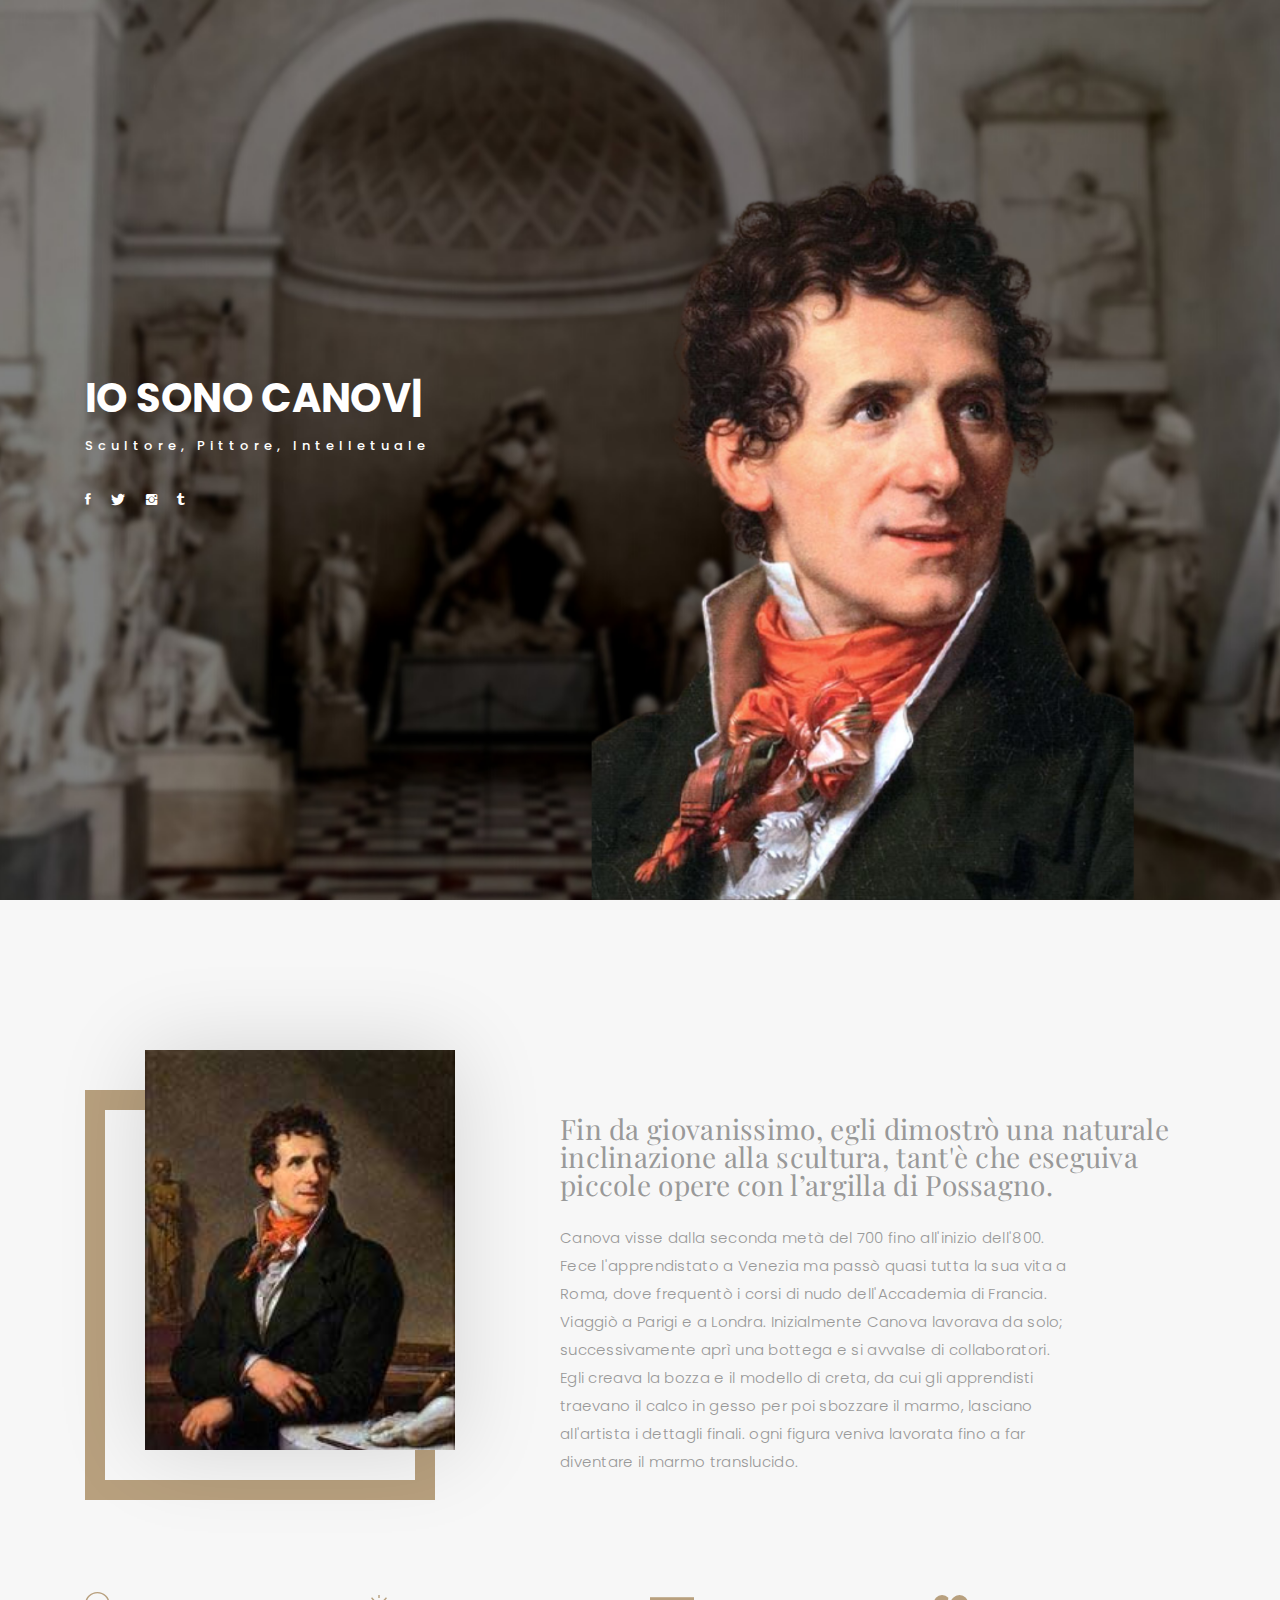
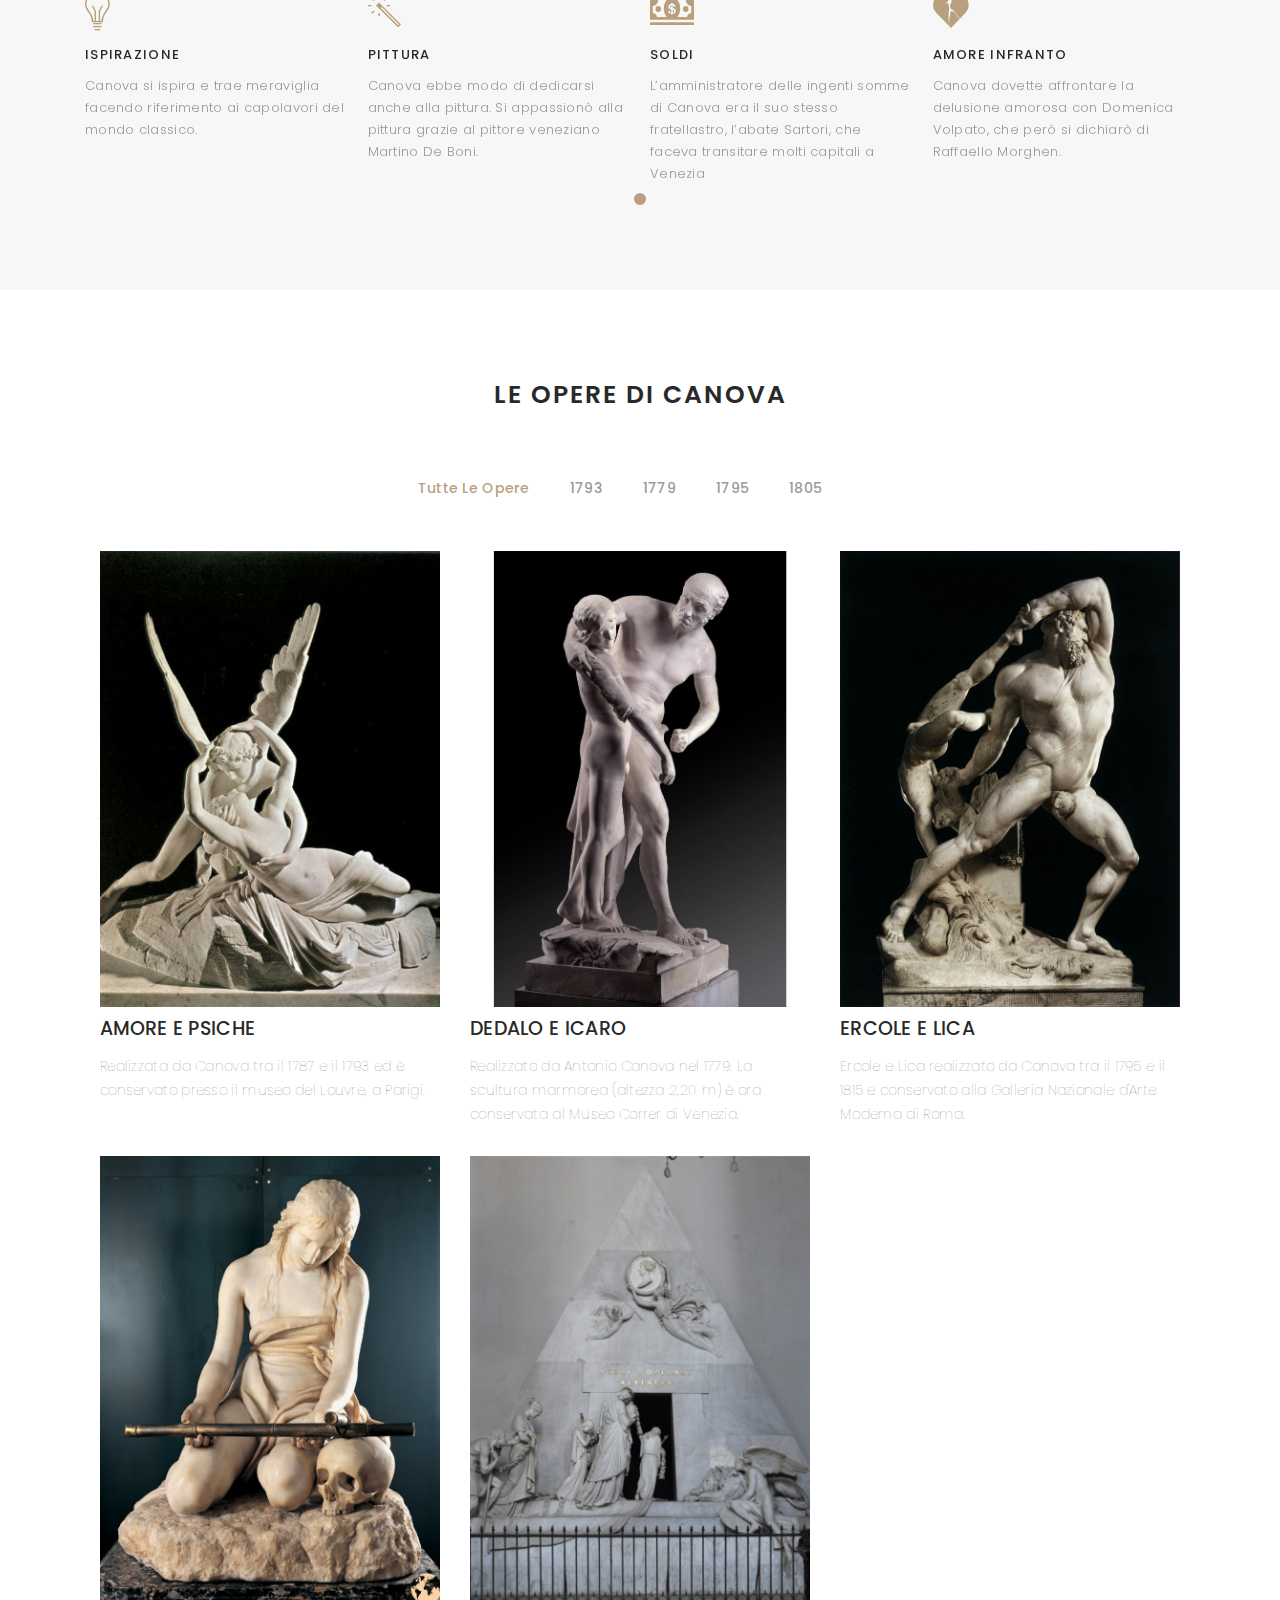
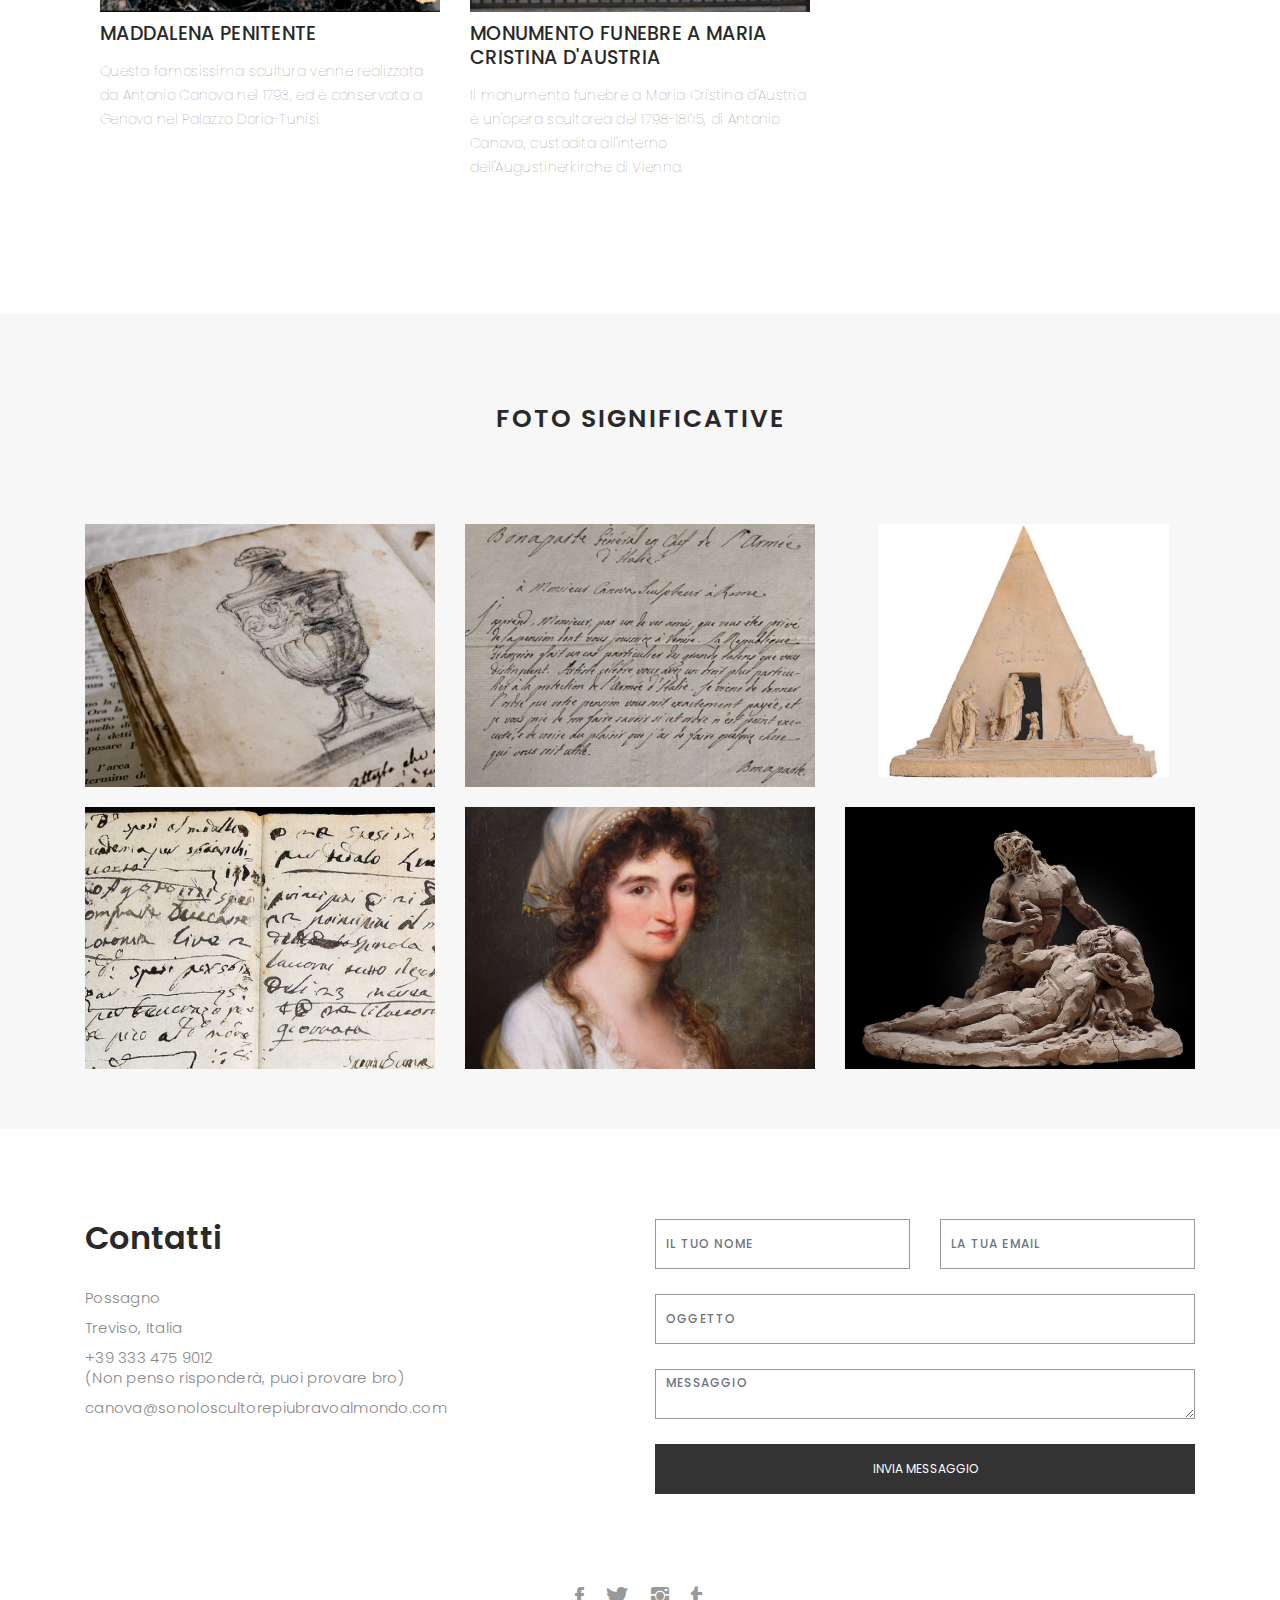
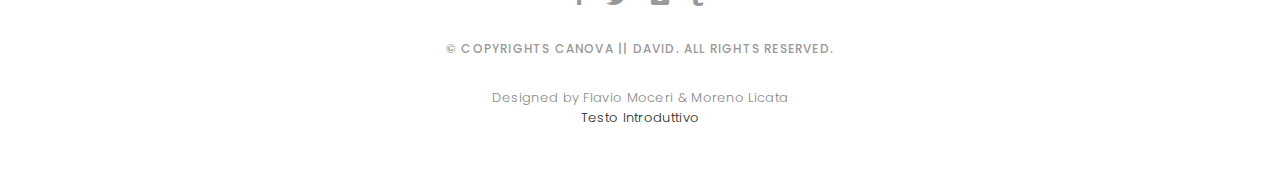
==== commit b969bc3d: "end project maybe" ====
--- a/index.html
+++ b/index.html
@@ -574,7 +574,7 @@
           Licensing information: https://bootstrapmade.com/license/
           Purchase the pro version with working PHP/AJAX contact form: https://bootstrapmade.com/buy/?theme=Folio
         -->
-          Designed by <a>Flavio Moceri & Moreno Licata</a>
+          Designed by <a>Flavio Moceri & Moreno Licata</a><br/><a href="text.html">Testo Introduttivo</a>
         </div>
       </div>
     </div>
--- a/css/style.css
+++ b/css/style.css
@@ -564,7 +564,23 @@
   font-size: 14px;
   line-height: 24px;
 }
-
+.testo-indroduttivo{
+  text-align: center;
+}
+.container-testo-indroduttivo{
+  display: flex;
+}
+.grid-cell-1{
+  margin-right: 10vh;
+}
+.logo-testo-introduttivo{
+  margin-top: 15px;
+    font-size: 20px;
+    font-family: 'Ionicons';
+}
+strong{
+  font-weight: 600 !important;
+}
 /*-----------------------------------------------------------------------------------*/
 /*  Contact
 /*-----------------------------------------------------------------------------------*/
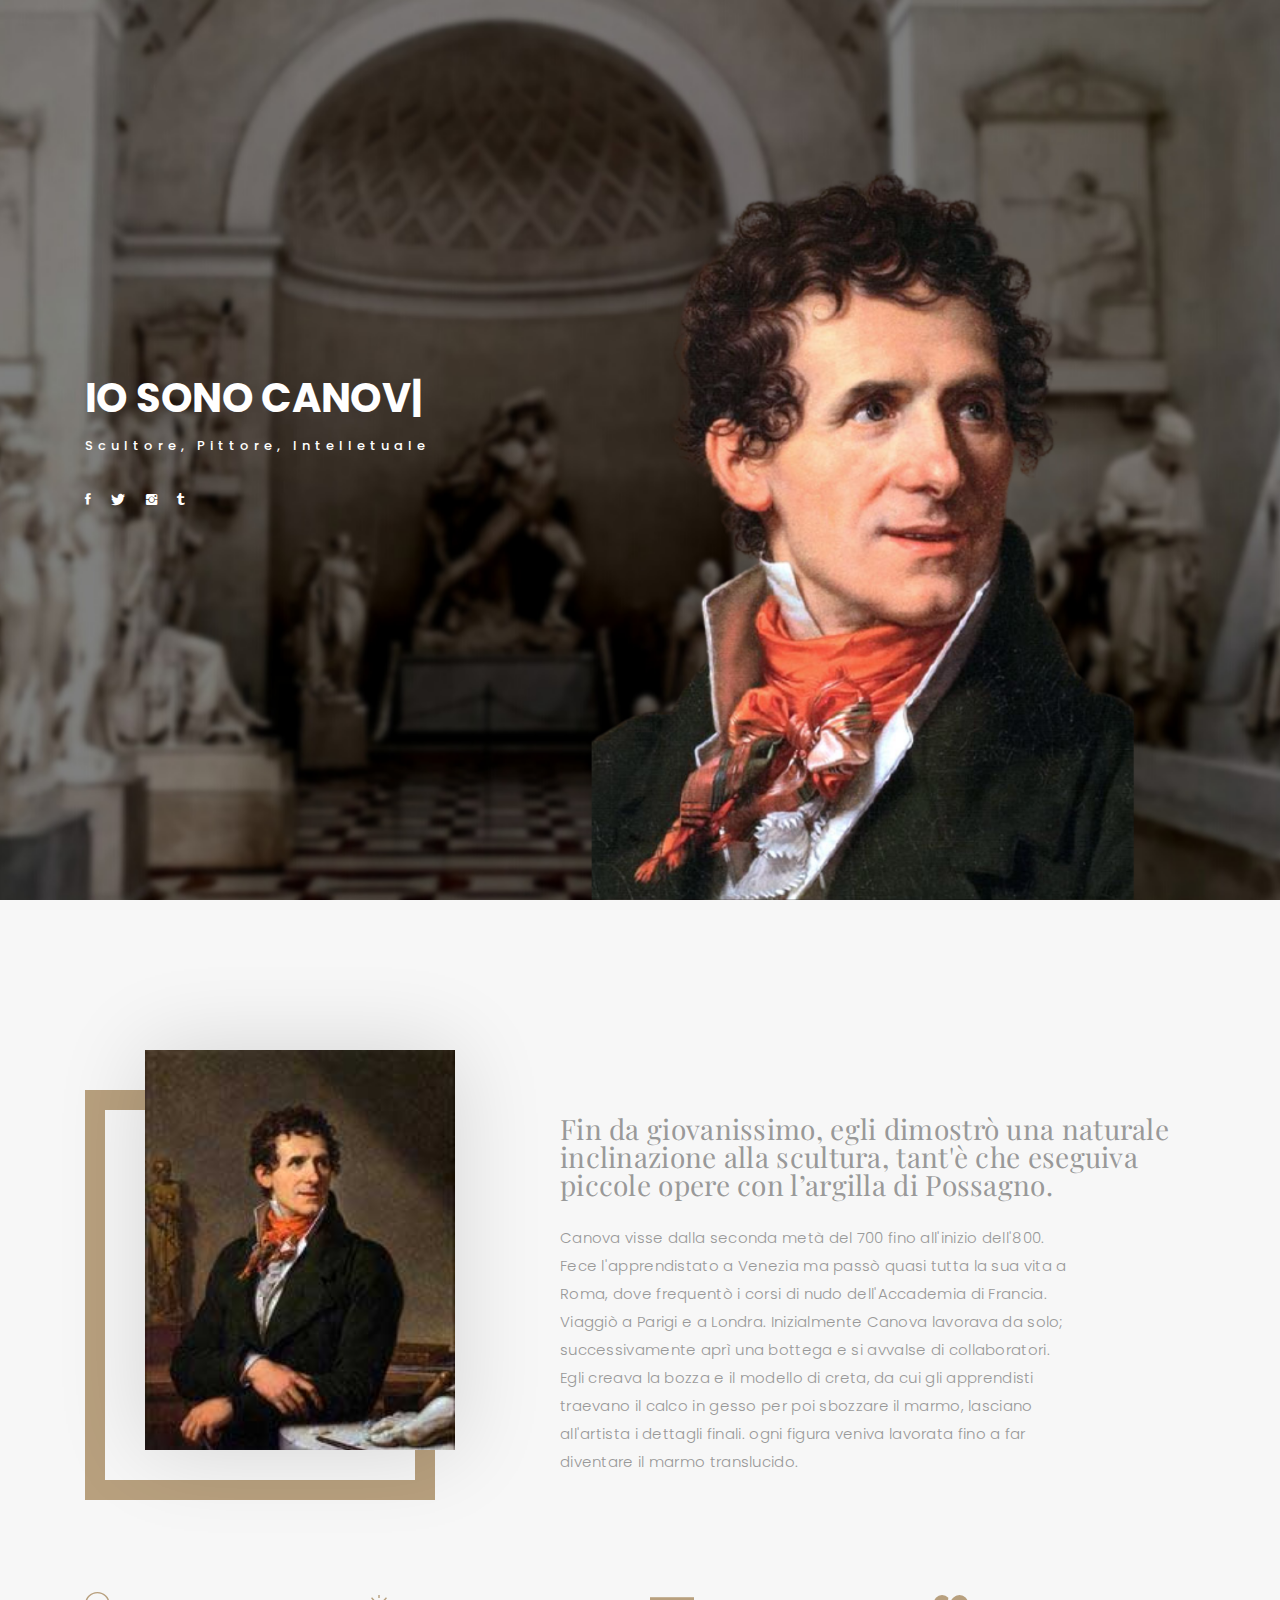
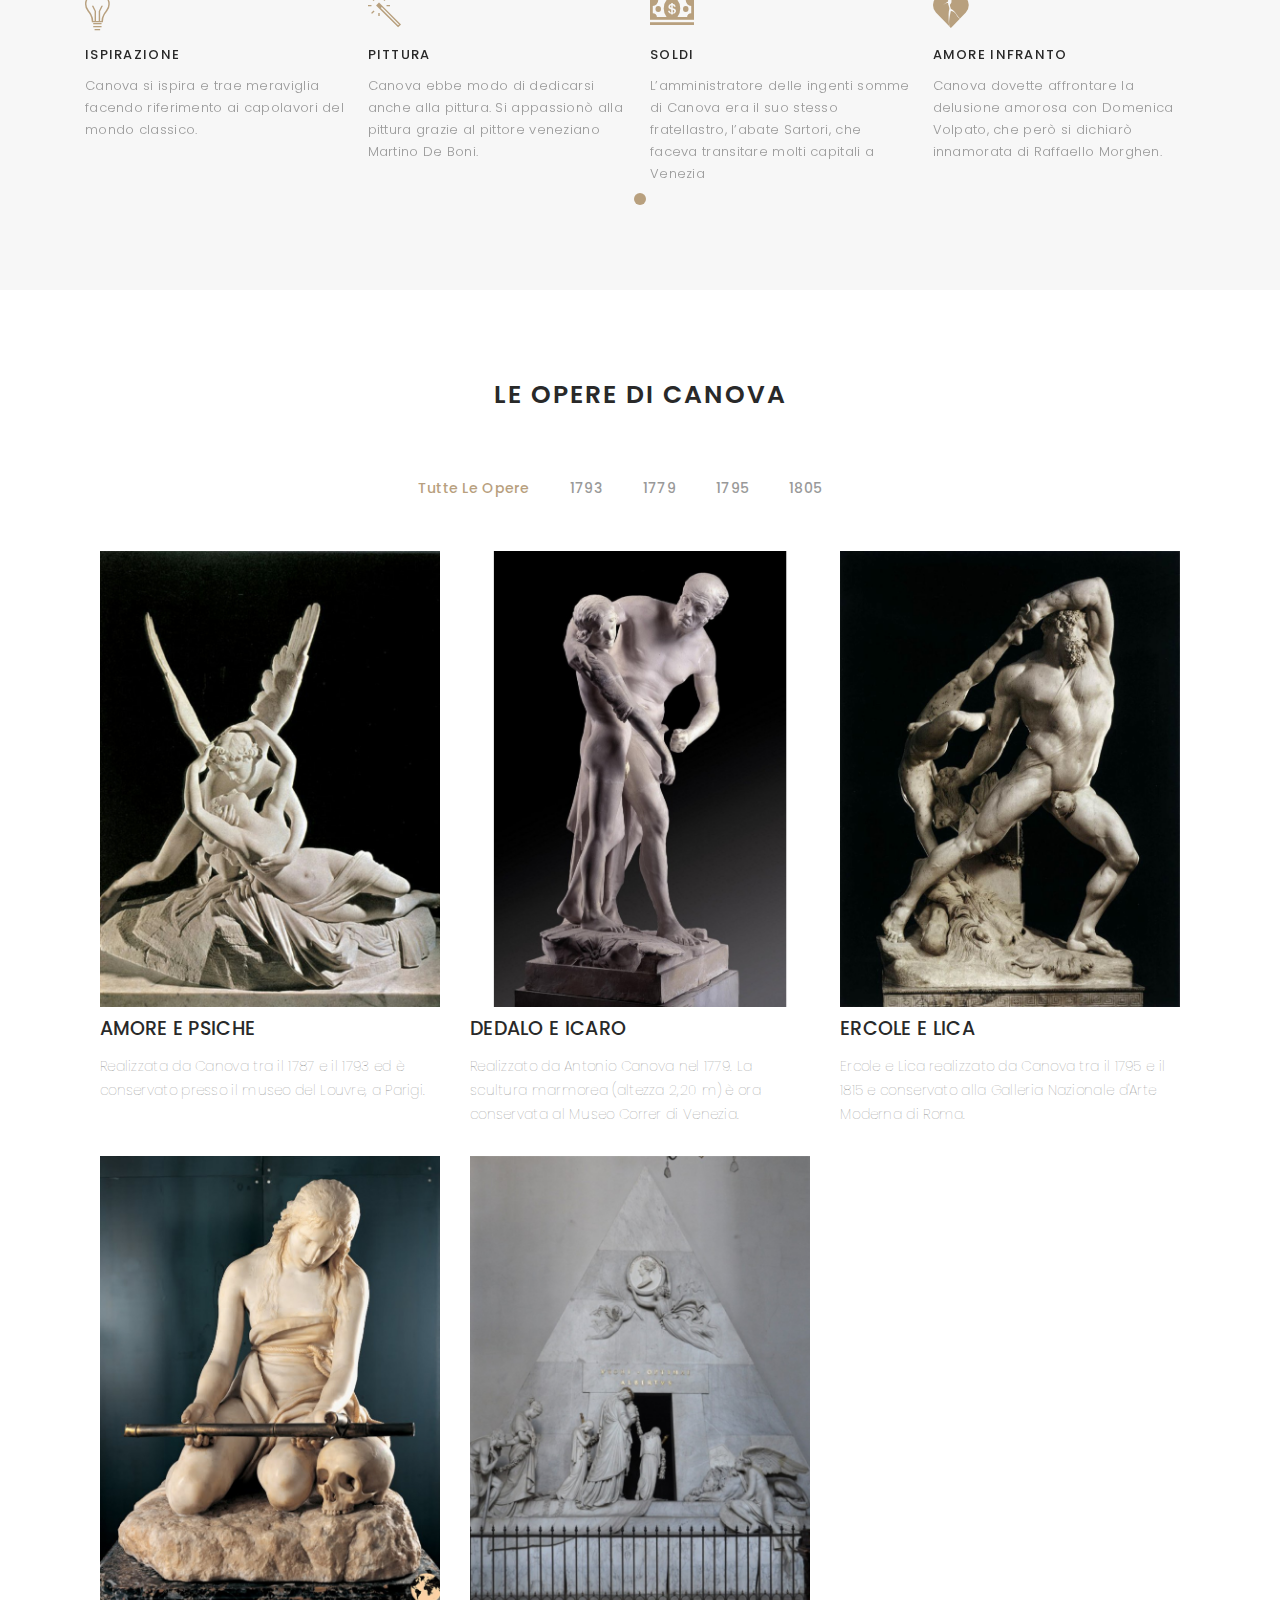
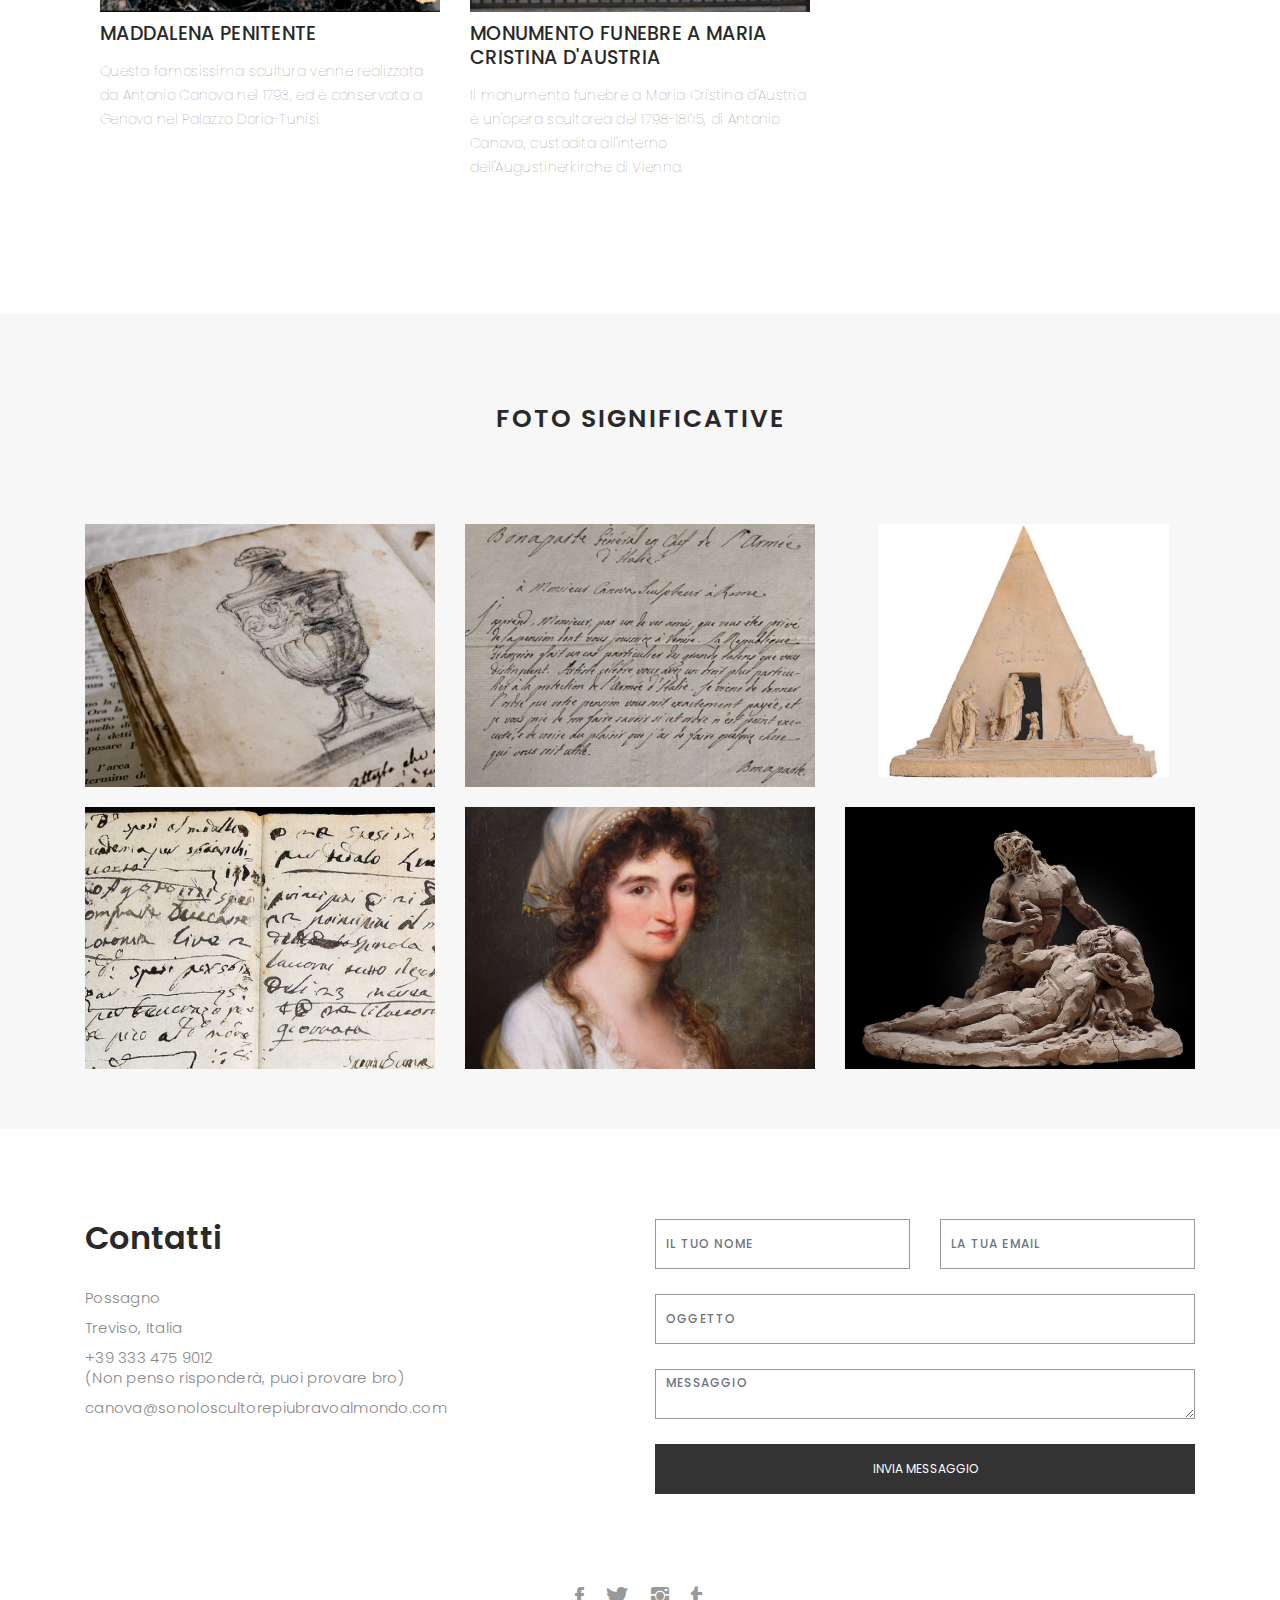
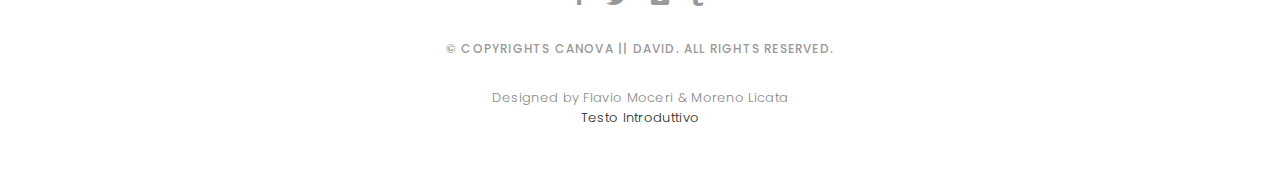
==== commit d6f426e1: "add fonte delle opere" ====
--- a/index.html
+++ b/index.html
@@ -201,7 +201,7 @@
             <span>AMORE INFRANTO</span>
             <p class="separator">
               Canova dovette affrontare la delusione amorosa con Domenica
-              Volpato, che però si dichiarò di Raffaello Morghen.
+              Volpato, che però si dichiarò innamorata di Raffaello Morghen.
             </p>
           </div>
         </div>
